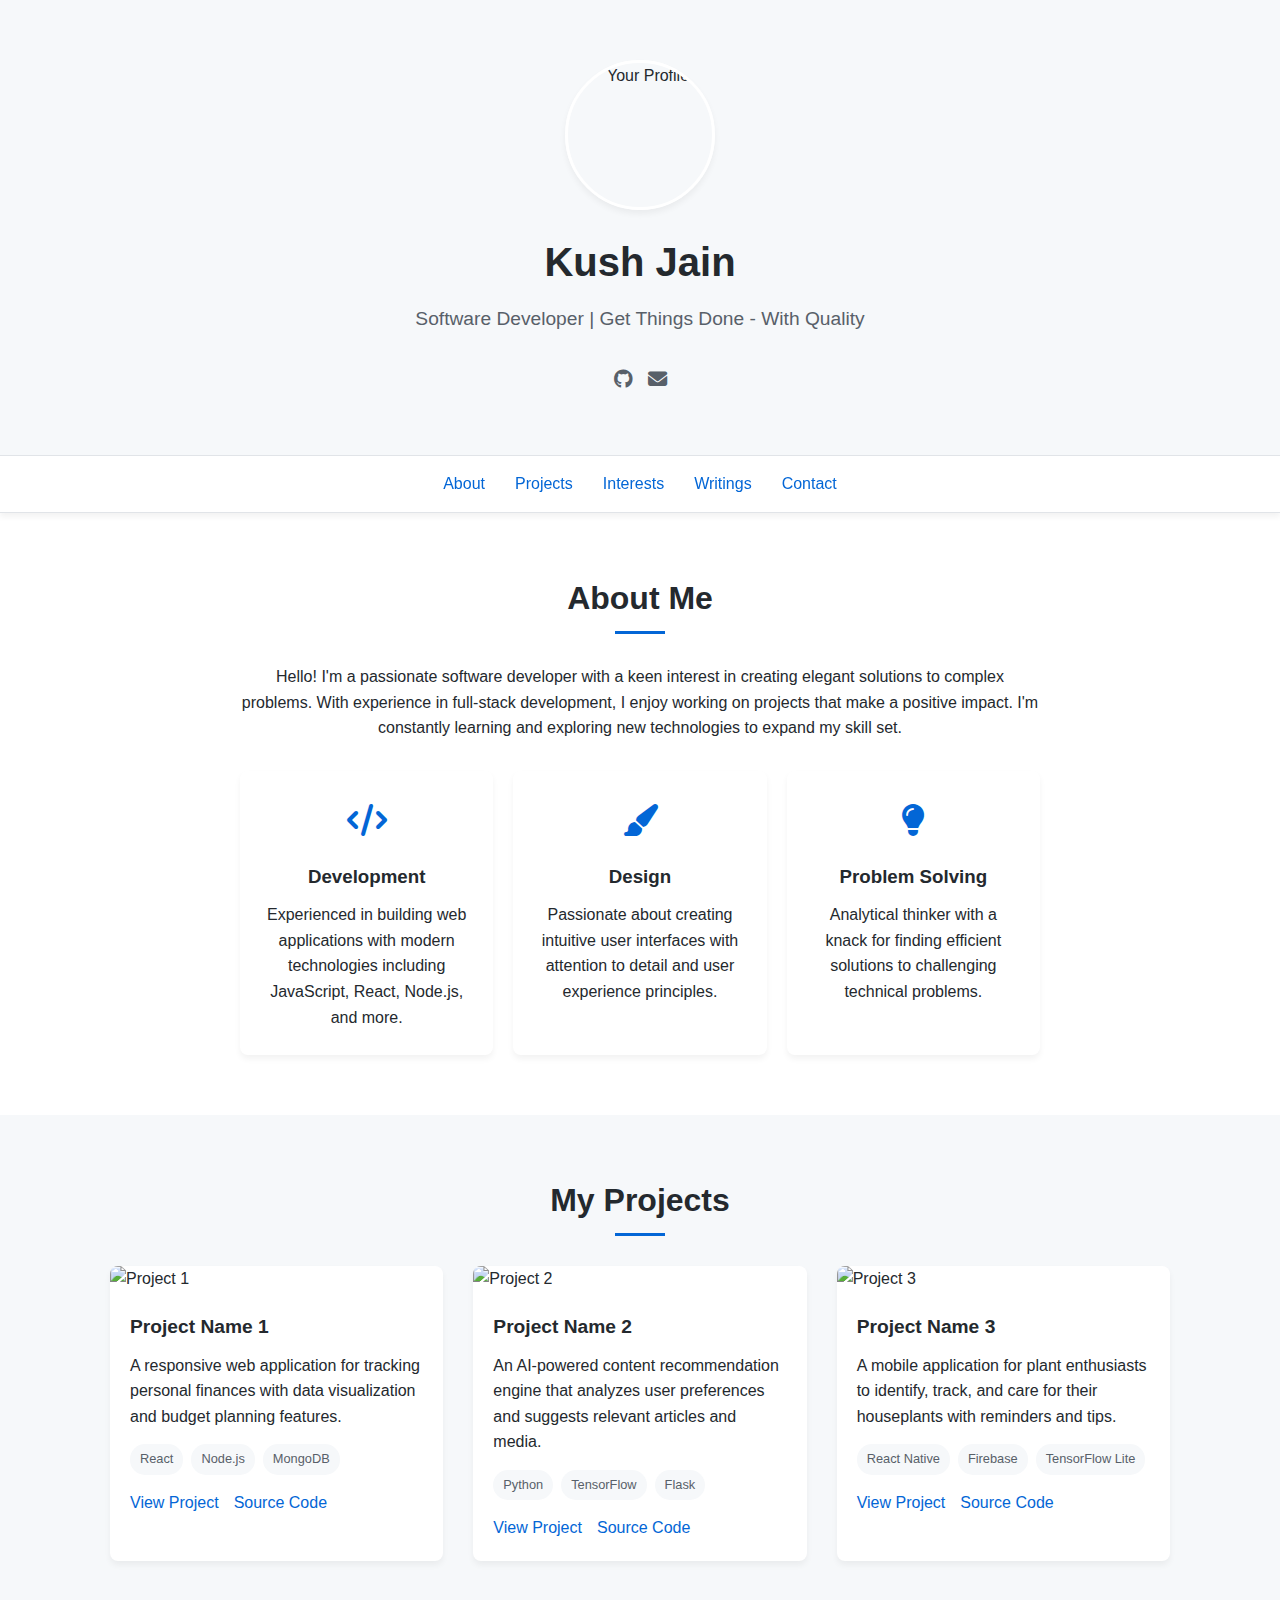
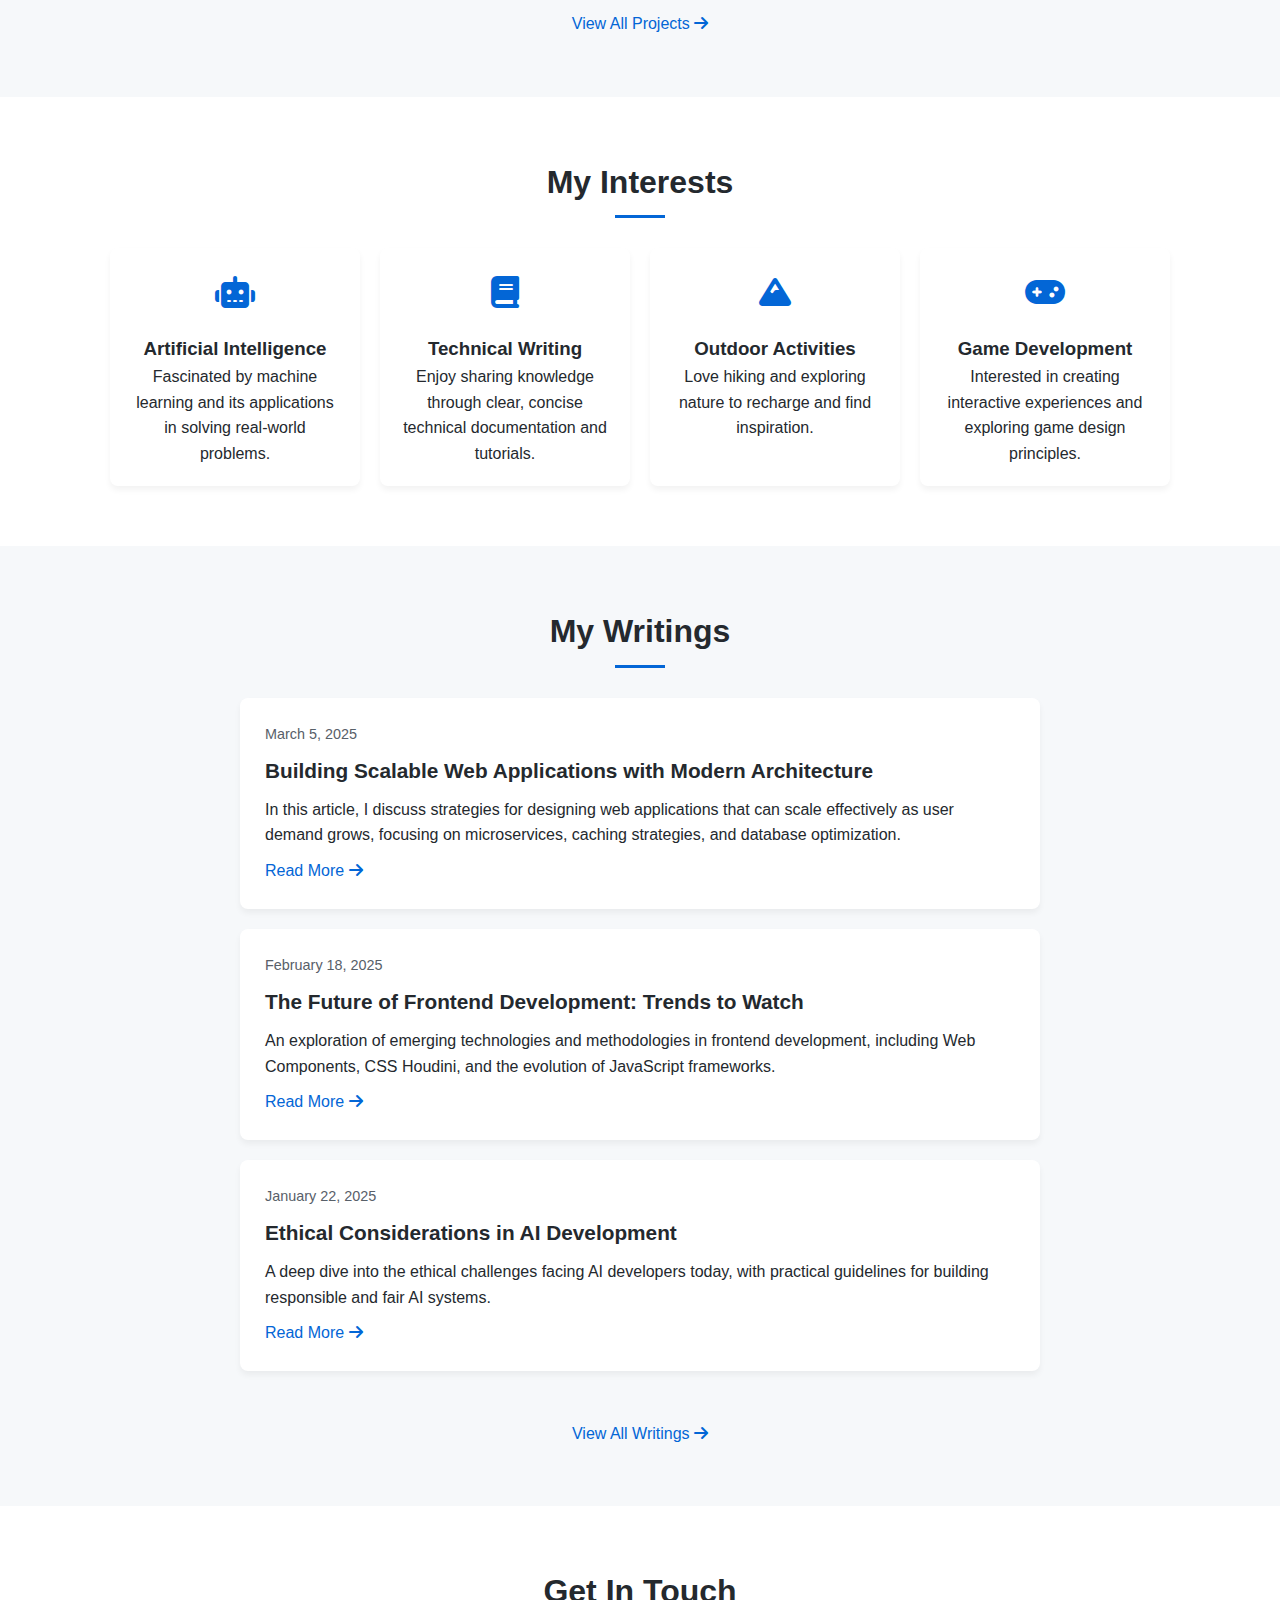
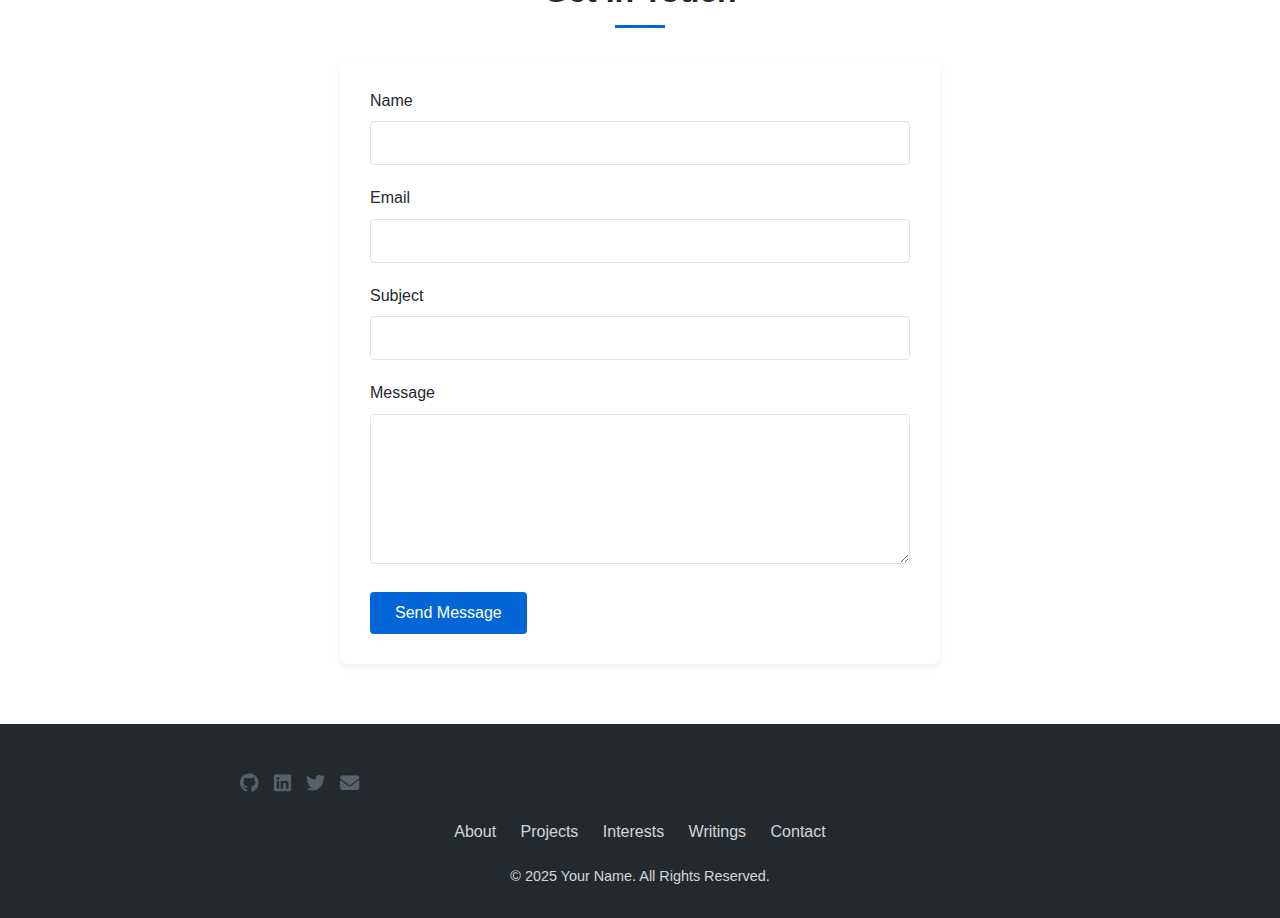
==== index.html @ e1ec8c2c "Home page scaffolding" ====
<!DOCTYPE html>
<html lang="en">
<head>
    <meta charset="UTF-8">
    <meta name="viewport" content="width=device-width, initial-scale=1.0">
    <title>Your Name - Portfolio</title>
    <!-- Font Awesome for icons -->
    <link rel="stylesheet" href="https://cdnjs.cloudflare.com/ajax/libs/font-awesome/6.4.0/css/all.min.css">
    <link rel="stylesheet" href="styles.css">
</head>
<body>
    <!-- Header Section -->
    <header>
        <div class="container">
            <div class="profile-container">
                <img src="/api/placeholder/150/150" alt="Your Profile" class="profile-image">
                <h1 class="profile-name">Kush Jain</h1>
                <p class="profile-title">Software Developer | Get Things Done - With Quality</p>
                <div class="social-links">
                    <a href="https://github.com/kush-jain" target="_blank"><i class="fab fa-github"></i></a>
                    <a href="mailto:redbluei@gmail.com"><i class="fas fa-envelope"></i></a>
                </div>
            </div>
        </div>
    </header>

    <!-- Navigation -->
    <nav>
        <div class="container">
            <ul class="nav-links">
                <li><a href="#about">About</a></li>
                <li><a href="#projects">Projects</a></li>
                <li><a href="#interests">Interests</a></li>
                <li><a href="#writings">Writings</a></li>
                <li><a href="#contact">Contact</a></li>
            </ul>
        </div>
    </nav>

    <!-- About Section -->
    <section id="about">
        <div class="container">
            <h2 class="section-title">About Me</h2>
            <div class="about-content">
                <div class="about-text">
                    <p>Hello! I'm a passionate software developer with a keen interest in creating elegant solutions to complex problems. With experience in full-stack development, I enjoy working on projects that make a positive impact. I'm constantly learning and exploring new technologies to expand my skill set.</p>
                </div>
                <div class="key-points">
                    <div class="key-point">
                        <div class="key-point-icon">
                            <i class="fas fa-code"></i>
                        </div>
                        <h3>Development</h3>
                        <p>Experienced in building web applications with modern technologies including JavaScript, React, Node.js, and more.</p>
                    </div>
                    <div class="key-point">
                        <div class="key-point-icon">
                            <i class="fas fa-paint-brush"></i>
                        </div>
                        <h3>Design</h3>
                        <p>Passionate about creating intuitive user interfaces with attention to detail and user experience principles.</p>
                    </div>
                    <div class="key-point">
                        <div class="key-point-icon">
                            <i class="fas fa-lightbulb"></i>
                        </div>
                        <h3>Problem Solving</h3>
                        <p>Analytical thinker with a knack for finding efficient solutions to challenging technical problems.</p>
                    </div>
                </div>
            </div>
        </div>
    </section>

    <!-- Projects Section -->
    <section id="projects">
        <div class="container">
            <h2 class="section-title">My Projects</h2>
            <div class="projects-grid">
                <div class="project-card">
                    <img src="/api/placeholder/400/200" alt="Project 1" class="project-image">
                    <div class="project-content">
                        <h3 class="project-title">Project Name 1</h3>
                        <p>A responsive web application for tracking personal finances with data visualization and budget planning features.</p>
                        <div class="project-tech">
                            <span class="tech-tag">React</span>
                            <span class="tech-tag">Node.js</span>
                            <span class="tech-tag">MongoDB</span>
                        </div>
                        <div class="project-links">
                            <a href="#" target="_blank">View Project</a>
                            <a href="#" target="_blank">Source Code</a>
                        </div>
                    </div>
                </div>
                <div class="project-card">
                    <img src="/api/placeholder/400/200" alt="Project 2" class="project-image">
                    <div class="project-content">
                        <h3 class="project-title">Project Name 2</h3>
                        <p>An AI-powered content recommendation engine that analyzes user preferences and suggests relevant articles and media.</p>
                        <div class="project-tech">
                            <span class="tech-tag">Python</span>
                            <span class="tech-tag">TensorFlow</span>
                            <span class="tech-tag">Flask</span>
                        </div>
                        <div class="project-links">
                            <a href="#" target="_blank">View Project</a>
                            <a href="#" target="_blank">Source Code</a>
                        </div>
                    </div>
                </div>
                <div class="project-card">
                    <img src="/api/placeholder/400/200" alt="Project 3" class="project-image">
                    <div class="project-content">
                        <h3 class="project-title">Project Name 3</h3>
                        <p>A mobile application for plant enthusiasts to identify, track, and care for their houseplants with reminders and tips.</p>
                        <div class="project-tech">
                            <span class="tech-tag">React Native</span>
                            <span class="tech-tag">Firebase</span>
                            <span class="tech-tag">TensorFlow Lite</span>
                        </div>
                        <div class="project-links">
                            <a href="#" target="_blank">View Project</a>
                            <a href="#" target="_blank">Source Code</a>
                        </div>
                    </div>
                </div>
            </div>
            <div style="text-align: center; margin-top: 40px;">
                <a href="projects.html" class="read-more">View All Projects <i class="fas fa-arrow-right"></i></a>
            </div>
        </div>
    </section>

    <!-- Interests Section -->
    <section id="interests">
        <div class="container">
            <h2 class="section-title">My Interests</h2>
            <div class="interests-container">
                <div class="interest-item">
                    <div class="interest-icon">
                        <i class="fas fa-robot"></i>
                    </div>
                    <h3>Artificial Intelligence</h3>
                    <p>Fascinated by machine learning and its applications in solving real-world problems.</p>
                </div>
                <div class="interest-item">
                    <div class="interest-icon">
                        <i class="fas fa-book"></i>
                    </div>
                    <h3>Technical Writing</h3>
                    <p>Enjoy sharing knowledge through clear, concise technical documentation and tutorials.</p>
                </div>
                <div class="interest-item">
                    <div class="interest-icon">
                        <i class="fas fa-mountain"></i>
                    </div>
                    <h3>Outdoor Activities</h3>
                    <p>Love hiking and exploring nature to recharge and find inspiration.</p>
                </div>
                <div class="interest-item">
                    <div class="interest-icon">
                        <i class="fas fa-gamepad"></i>
                    </div>
                    <h3>Game Development</h3>
                    <p>Interested in creating interactive experiences and exploring game design principles.</p>
                </div>
            </div>
        </div>
    </section>

    <!-- Writings Section -->
    <section id="writings">
        <div class="container">
            <h2 class="section-title">My Writings</h2>
            <div class="writings-list">
                <div class="writing-item">
                    <p class="writing-date">March 5, 2025</p>
                    <h3 class="writing-title">Building Scalable Web Applications with Modern Architecture</h3>
                    <p>In this article, I discuss strategies for designing web applications that can scale effectively as user demand grows, focusing on microservices, caching strategies, and database optimization.</p>
                    <a href="writings/scalable-web-apps.html" class="read-more">Read More <i class="fas fa-arrow-right"></i></a>
                </div>
                <div class="writing-item">
                    <p class="writing-date">February 18, 2025</p>
                    <h3 class="writing-title">The Future of Frontend Development: Trends to Watch</h3>
                    <p>An exploration of emerging technologies and methodologies in frontend development, including Web Components, CSS Houdini, and the evolution of JavaScript frameworks.</p>
                    <a href="writings/frontend-trends.html" class="read-more">Read More <i class="fas fa-arrow-right"></i></a>
                </div>
                <div class="writing-item">
                    <p class="writing-date">January 22, 2025</p>
                    <h3 class="writing-title">Ethical Considerations in AI Development</h3>
                    <p>A deep dive into the ethical challenges facing AI developers today, with practical guidelines for building responsible and fair AI systems.</p>
                    <a href="writings/ai-ethics.html" class="read-more">Read More <i class="fas fa-arrow-right"></i></a>
                </div>
            </div>
            <div style="text-align: center; margin-top: 40px;">
                <a href="writings.html" class="read-more">View All Writings <i class="fas fa-arrow-right"></i></a>
            </div>
        </div>
    </section>

    <!-- Contact Section -->
    <section id="contact">
        <div class="container">
            <h2 class="section-title">Get In Touch</h2>
            <form class="contact-form" action="#" method="POST">
                <div class="form-group">
                    <label for="name">Name</label>
                    <input type="text" id="name" name="name" required>
                </div>
                <div class="form-group">
                    <label for="email">Email</label>
                    <input type="email" id="email" name="email" required>
                </div>
                <div class="form-group">
                    <label for="subject">Subject</label>
                    <input type="text" id="subject" name="subject" required>
                </div>
                <div class="form-group">
                    <label for="message">Message</label>
                    <textarea id="message" name="message" required></textarea>
                </div>
                <button type="submit">Send Message</button>
            </form>
        </div>
    </section>

    <!-- Footer -->
    <footer>
        <div class="container">
            <div class="footer-content">
                <div class="social-links">
                    <a href="https://github.com/yourusername" target="_blank"><i class="fab fa-github"></i></a>
                    <a href="https://linkedin.com/in/yourusername" target="_blank"><i class="fab fa-linkedin"></i></a>
                    <a href="https://twitter.com/yourusername" target="_blank"><i class="fab fa-twitter"></i></a>
                    <a href="mailto:your.email@example.com"><i class="fas fa-envelope"></i></a>
                </div>
                <div class="footer-links">
                    <a href="#about">About</a>
                    <a href="#projects">Projects</a>
                    <a href="#interests">Interests</a>
                    <a href="#writings">Writings</a>
                    <a href="#contact">Contact</a>
                </div>
                <p class="copyright">&copy; 2025 Your Name. All Rights Reserved.</p>
            </div>
        </div>
    </footer>

    <!-- JavaScript -->
    <script>
        // Smooth scrolling for navigation links
        document.querySelectorAll('a[href^="#"]').forEach(anchor => {
            anchor.addEventListener('click', function(e) {
                e.preventDefault();

                const targetId = this.getAttribute('href');
                const targetElement = document.querySelector(targetId);

                if (targetElement) {
                    window.scrollTo({
                        top: targetElement.offsetTop - 70,
                        behavior: 'smooth'
                    });
                }
            });
        });

        // Simple form validation and submission handling
        const contactForm = document.querySelector('.contact-form');
        if (contactForm) {
            contactForm.addEventListener('submit', function(e) {
                e.preventDefault();

                // In a real implementation, you would send the form data to a server
                // This is a placeholder to show successful submission
                const formData = new FormData(contactForm);
                let formValues = {};

                for (let [key, value] of formData.entries()) {
                    formValues[key] = value;
                }

                console.log('Form submitted with values:', formValues);

                // Show success message
                contactForm.innerHTML = '<div style="text-align: center;"><h3>Thank you for your message!</h3><p>I\'ll get back to you as soon as possible.</p></div>';
            });
        }
    </script>
</body>
</html>
---- styles.css ----
/* Global Styles */
:root {
    --primary-color: #0366d6;
    --secondary-color: #24292e;
    --text-color: #24292e;
    --light-bg: #f6f8fa;
    --border-color: #e1e4e8;
    --hover-color: #0366d6;
    --box-shadow: 0 4px 6px rgba(0, 0, 0, 0.05);
}

* {
    margin: 0;
    padding: 0;
    box-sizing: border-box;
}

body {
    font-family: -apple-system, BlinkMacSystemFont, 'Segoe UI', Roboto, Oxygen, Ubuntu, Cantarell, 'Open Sans', 'Helvetica Neue', sans-serif;
    line-height: 1.6;
    color: var(--text-color);
    background-color: #fff;
}

a {
    color: var(--primary-color);
    text-decoration: none;
    transition: color 0.3s ease;
}

a:hover {
    color: var(--hover-color);
    text-decoration: underline;
}

.container {
    max-width: 1100px;
    margin: 0 auto;
    padding: 0 20px;
}

/* Header */
header {
    background-color: var(--light-bg);
    padding: 60px 0;
    text-align: center;
    border-bottom: 1px solid var(--border-color);
}

.profile-container {
    display: flex;
    flex-direction: column;
    align-items: center;
    justify-content: center;
}

.profile-image {
    width: 150px;
    height: 150px;
    border-radius: 50%;
    object-fit: cover;
    border: 3px solid white;
    box-shadow: var(--box-shadow);
    margin-bottom: 20px;
}

.profile-name {
    font-size: 2.5rem;
    margin-bottom: 10px;
    color: var(--secondary-color);
}

.profile-title {
    font-size: 1.2rem;
    color: #586069;
    margin-bottom: 15px;
}

.social-links {
    display: flex;
    gap: 15px;
    margin-top: 15px;
}

.social-links a {
    color: #586069;
    font-size: 1.2rem;
    transition: color 0.3s ease;
}

.social-links a:hover {
    color: var(--primary-color);
}

/* Navigation */
nav {
    background-color: white;
    padding: 15px 0;
    border-bottom: 1px solid var(--border-color);
    position: sticky;
    top: 0;
    z-index: 1000;
    box-shadow: var(--box-shadow);
}

.nav-links {
    display: flex;
    justify-content: center;
    list-style: none;
}

.nav-links li {
    margin: 0 15px;
}

.nav-links a {
    font-weight: 500;
    padding: 5px 0;
    position: relative;
}

.nav-links a::after {
    content: '';
    position: absolute;
    width: 0;
    height: 2px;
    bottom: 0;
    left: 0;
    background-color: var(--primary-color);
    transition: width 0.3s ease;
}

.nav-links a:hover::after {
    width: 100%;
}

/* Sections */
section {
    padding: 60px 0;
}

section:nth-child(even) {
    background-color: var(--light-bg);
}

.section-title {
    text-align: center;
    margin-bottom: 40px;
    font-size: 2rem;
    color: var(--secondary-color);
    position: relative;
}

.section-title::after {
    content: '';
    position: absolute;
    width: 50px;
    height: 3px;
    background-color: var(--primary-color);
    bottom: -10px;
    left: 50%;
    transform: translateX(-50%);
}

/* About Section */
.about-content {
    display: flex;
    flex-direction: column;
    align-items: center;
    max-width: 800px;
    margin: 0 auto;
}

.about-text {
    text-align: center;
    margin-bottom: 30px;
}

.key-points {
    display: flex;
    justify-content: center;
    flex-wrap: wrap;
    gap: 20px;
    width: 100%;
}

.key-point {
    flex: 1 1 250px;
    max-width: 300px;
    background-color: white;
    padding: 25px;
    border-radius: 8px;
    box-shadow: var(--box-shadow);
    text-align: center;
    transition: transform 0.3s ease;
}

.key-point:hover {
    transform: translateY(-5px);
}

.key-point-icon {
    font-size: 2rem;
    color: var(--primary-color);
    margin-bottom: 15px;
}

.key-point h3 {
    margin-bottom: 10px;
    color: var(--secondary-color);
}

/* Projects Section */
.projects-grid {
    display: grid;
    grid-template-columns: repeat(auto-fill, minmax(300px, 1fr));
    gap: 30px;
}

.project-card {
    background-color: white;
    border-radius: 8px;
    overflow: hidden;
    box-shadow: var(--box-shadow);
    transition: transform 0.3s ease;
}

.project-card:hover {
    transform: translateY(-5px);
}

.project-image {
    width: 100%;
    height: 200px;
    object-fit: cover;
}

.project-content {
    padding: 20px;
}

.project-title {
    font-size: 1.2rem;
    margin-bottom: 10px;
    color: var(--secondary-color);
}

.project-tech {
    display: flex;
    flex-wrap: wrap;
    gap: 8px;
    margin: 15px 0;
}

.tech-tag {
    background-color: var(--light-bg);
    padding: 5px 10px;
    border-radius: 15px;
    font-size: 0.8rem;
    color: #586069;
}

.project-links {
    display: flex;
    gap: 15px;
    margin-top: 15px;
}

/* Interests Section */
.interests-container {
    display: flex;
    flex-wrap: wrap;
    justify-content: center;
    gap: 20px;
}

.interest-item {
    flex: 1 1 200px;
    max-width: 250px;
    background-color: white;
    padding: 20px;
    border-radius: 8px;
    box-shadow: var(--box-shadow);
    text-align: center;
    transition: transform 0.3s ease;
}

.interest-item:hover {
    transform: translateY(-5px);
}

.interest-icon {
    font-size: 2rem;
    color: var(--primary-color);
    margin-bottom: 15px;
}

/* Writings Section */
.writings-list {
    display: flex;
    flex-direction: column;
    gap: 20px;
    max-width: 800px;
    margin: 0 auto;
}

.writing-item {
    background-color: white;
    padding: 25px;
    border-radius: 8px;
    box-shadow: var(--box-shadow);
    transition: transform 0.3s ease;
}

.writing-item:hover {
    transform: translateY(-5px);
}

.writing-date {
    font-size: 0.9rem;
    color: #586069;
    margin-bottom: 8px;
}

.writing-title {
    font-size: 1.3rem;
    margin-bottom: 10px;
    color: var(--secondary-color);
}

.read-more {
    display: inline-block;
    margin-top: 10px;
    font-weight: 500;
}

/* Contact Section */
.contact-form {
    max-width: 600px;
    margin: 0 auto;
    background-color: white;
    padding: 30px;
    border-radius: 8px;
    box-shadow: var(--box-shadow);
}

.form-group {
    margin-bottom: 20px;
}

label {
    display: block;
    margin-bottom: 8px;
    font-weight: 500;
}

input,
textarea {
    width: 100%;
    padding: 12px;
    border: 1px solid var(--border-color);
    border-radius: 4px;
    font-family: inherit;
    font-size: 1rem;
    transition: border-color 0.3s ease;
}

input:focus,
textarea:focus {
    outline: none;
    border-color: var(--primary-color);
}

textarea {
    min-height: 150px;
    resize: vertical;
}

button {
    background-color: var(--primary-color);
    color: white;
    border: none;
    padding: 12px 25px;
    border-radius: 4px;
    cursor: pointer;
    font-size: 1rem;
    font-weight: 500;
    transition: background-color 0.3s ease;
}

button:hover {
    background-color: #0256b3;
}

/* Footer */
footer {
    background-color: var(--secondary-color);
    color: white;
    padding: 30px 0;
    text-align: center;
}

.footer-content {
    max-width: 800px;
    margin: 0 auto;
}

.footer-links {
    margin: 20px 0;
}

.footer-links a {
    color: white;
    margin: 0 10px;
    opacity: 0.8;
    transition: opacity 0.3s ease;
}

.footer-links a:hover {
    opacity: 1;
    text-decoration: underline;
}

.copyright {
    margin-top: 20px;
    opacity: 0.8;
    font-size: 0.9rem;
}

/* Responsive */
@media (max-width: 768px) {
    .profile-name {
        font-size: 2rem;
    }

    .nav-links {
        flex-wrap: wrap;
    }

    .key-points,
    .projects-grid,
    .interests-container {
        gap: 20px;
    }

    .section-title {
        font-size: 1.8rem;
    }
}

@media (max-width: 480px) {
    .profile-image {
        width: 120px;
        height: 120px;
    }

    .profile-name {
        font-size: 1.8rem;
    }

    .nav-links li {
        margin: 0 10px;
    }

    .section-title {
        font-size: 1.6rem;
    }
}
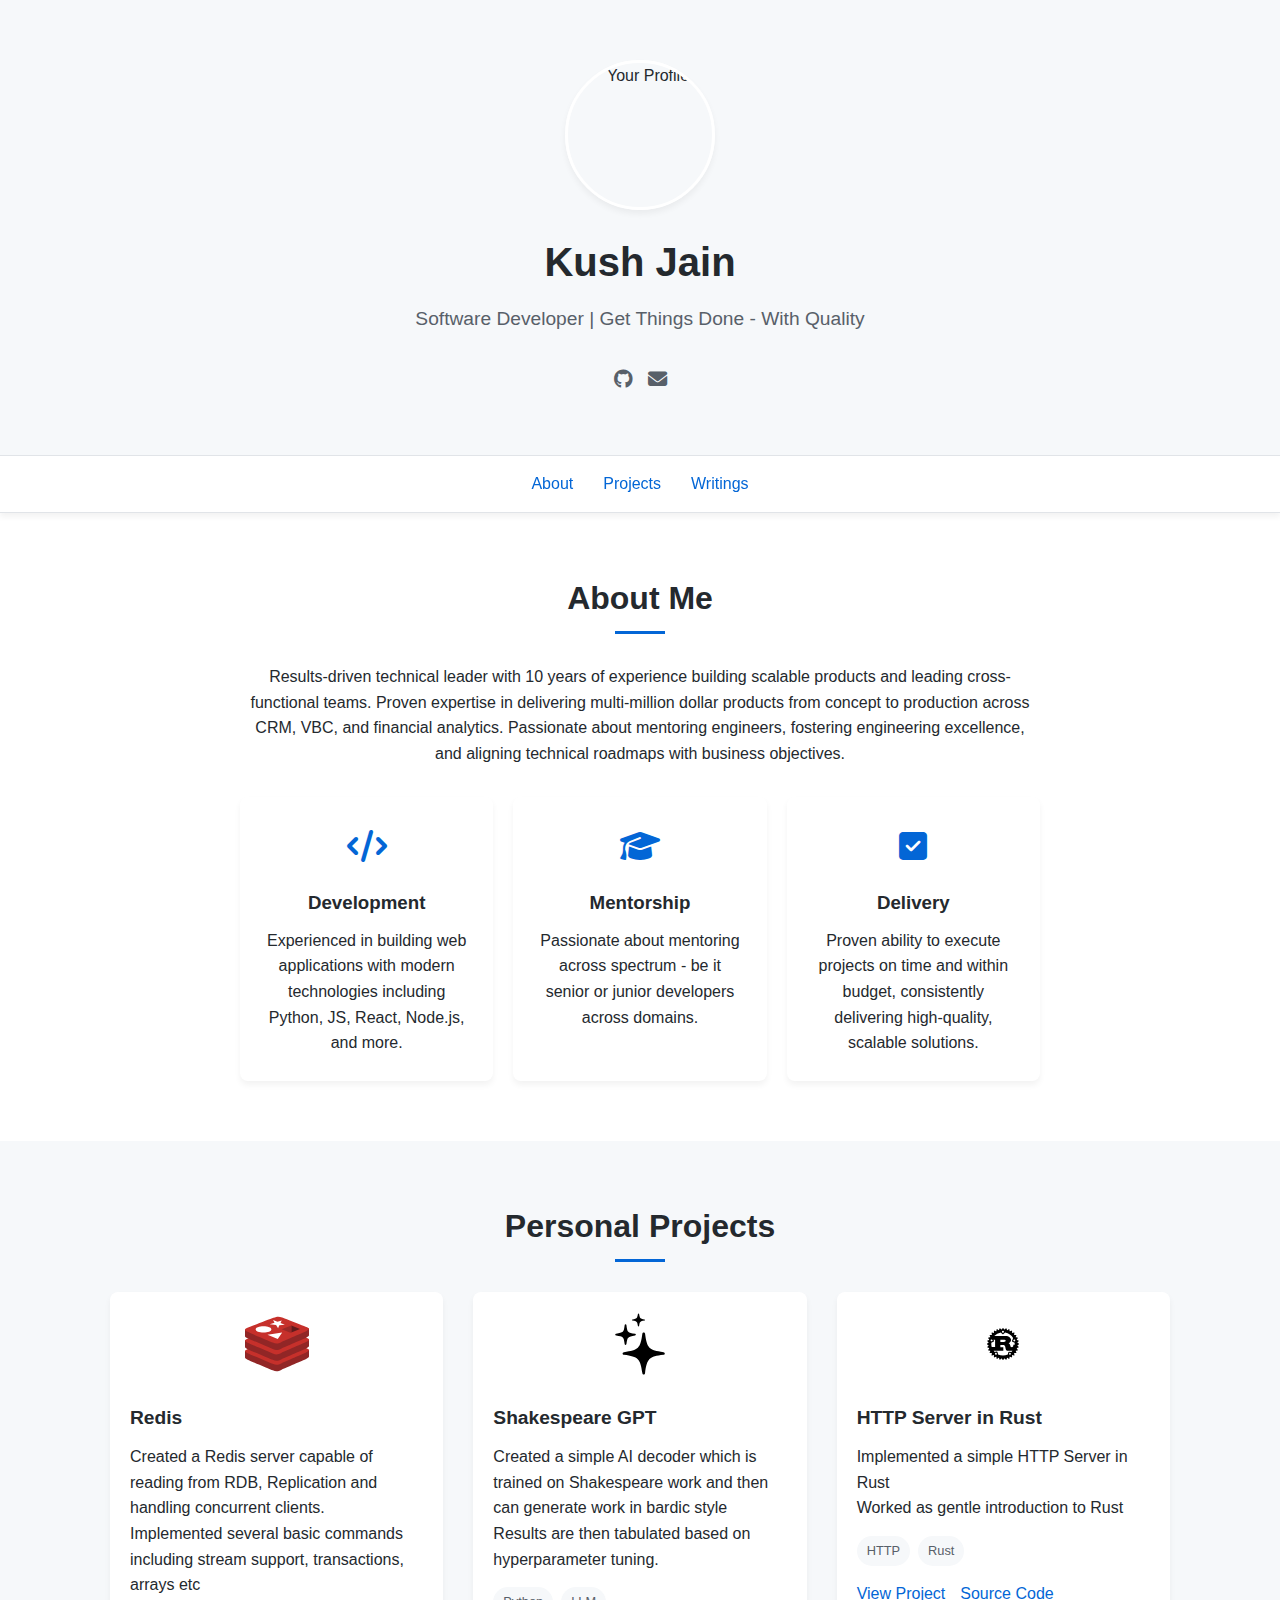
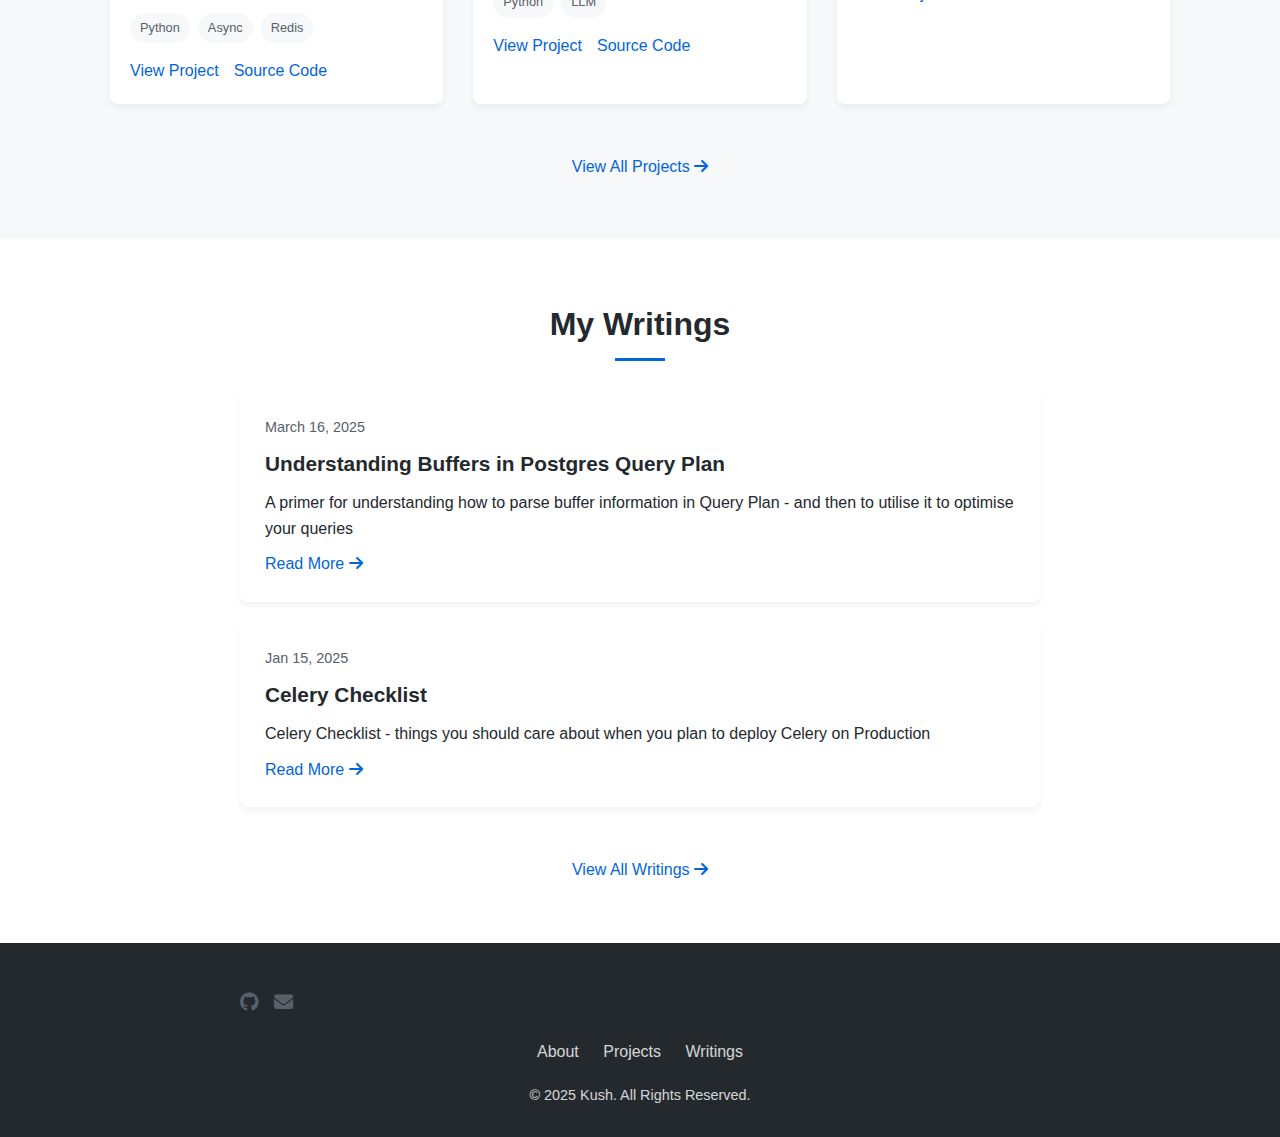
==== commit 5b923e68: "Personalise the page" ====
--- a/index.html
+++ b/index.html
@@ -3,7 +3,7 @@
 <head>
     <meta charset="UTF-8">
     <meta name="viewport" content="width=device-width, initial-scale=1.0">
-    <title>Your Name - Portfolio</title>
+    <title>Kush Jain</title>
     <!-- Font Awesome for icons -->
     <link rel="stylesheet" href="https://cdnjs.cloudflare.com/ajax/libs/font-awesome/6.4.0/css/all.min.css">
     <link rel="stylesheet" href="styles.css">
@@ -30,9 +30,7 @@
             <ul class="nav-links">
                 <li><a href="#about">About</a></li>
                 <li><a href="#projects">Projects</a></li>
-                <li><a href="#interests">Interests</a></li>
                 <li><a href="#writings">Writings</a></li>
-                <li><a href="#contact">Contact</a></li>
             </ul>
         </div>
     </nav>
@@ -43,7 +41,12 @@
             <h2 class="section-title">About Me</h2>
             <div class="about-content">
                 <div class="about-text">
-                    <p>Hello! I'm a passionate software developer with a keen interest in creating elegant solutions to complex problems. With experience in full-stack development, I enjoy working on projects that make a positive impact. I'm constantly learning and exploring new technologies to expand my skill set.</p>
+                    <p>Results-driven technical leader with 10 years of experience building
+                        scalable products and leading cross-functional teams. Proven expertise
+                        in delivering multi-million dollar products from concept to production
+                        across CRM, VBC, and financial analytics. Passionate about mentoring
+                        engineers, fostering engineering excellence, and aligning technical
+                        roadmaps with business objectives. </p>
                 </div>
                 <div class="key-points">
                     <div class="key-point">
@@ -51,21 +54,21 @@
                             <i class="fas fa-code"></i>
                         </div>
                         <h3>Development</h3>
-                        <p>Experienced in building web applications with modern technologies including JavaScript, React, Node.js, and more.</p>
+                        <p>Experienced in building web applications with modern technologies including Python, JS, React, Node.js, and more.</p>
                     </div>
                     <div class="key-point">
                         <div class="key-point-icon">
-                            <i class="fas fa-paint-brush"></i>
-                        </div>
-                        <h3>Design</h3>
-                        <p>Passionate about creating intuitive user interfaces with attention to detail and user experience principles.</p>
+                            <i class="fas fa-graduation-cap"></i>
+                        </div>
+                        <h3>Mentorship</h3>
+                        <p>Passionate about mentoring across spectrum - be it senior or junior developers across domains. </p>
                     </div>
                     <div class="key-point">
                         <div class="key-point-icon">
-                            <i class="fas fa-lightbulb"></i>
-                        </div>
-                        <h3>Problem Solving</h3>
-                        <p>Analytical thinker with a knack for finding efficient solutions to challenging technical problems.</p>
+                            <i class="fas fa-square-check"></i>
+                        </div>
+                        <h3>Delivery</h3>
+                        <p> Proven ability to execute projects on time and within budget, consistently delivering high-quality, scalable solutions.</p>
                     </div>
                 </div>
             </div>
@@ -75,17 +78,20 @@
     <!-- Projects Section -->
     <section id="projects">
         <div class="container">
-            <h2 class="section-title">My Projects</h2>
+            <h2 class="section-title">Personal Projects</h2>
             <div class="projects-grid">
                 <div class="project-card">
-                    <img src="/api/placeholder/400/200" alt="Project 1" class="project-image">
+                    <div class="project-image-container">
+                        <img src="./images/redis.svg" alt="Redis" class="project-image">
+                    </div>
                     <div class="project-content">
-                        <h3 class="project-title">Project Name 1</h3>
-                        <p>A responsive web application for tracking personal finances with data visualization and budget planning features.</p>
+                        <h3 class="project-title">Redis</h3>
+                        <p>Created a Redis server capable of reading from RDB, Replication and handling concurrent clients.</p>
+                        <p> Implemented several basic commands including stream support, transactions, arrays etc</p>
                         <div class="project-tech">
-                            <span class="tech-tag">React</span>
-                            <span class="tech-tag">Node.js</span>
-                            <span class="tech-tag">MongoDB</span>
+                            <span class="tech-tag">Python</span>
+                            <span class="tech-tag">Async</span>
+                            <span class="tech-tag">Redis</span>
                         </div>
                         <div class="project-links">
                             <a href="#" target="_blank">View Project</a>
@@ -94,14 +100,16 @@
                     </div>
                 </div>
                 <div class="project-card">
-                    <img src="/api/placeholder/400/200" alt="Project 2" class="project-image">
+                    <div class="project-image-container">
+                        <img src="./images/ai.svg" alt="AI" class="project-image">
+                    </div>
                     <div class="project-content">
-                        <h3 class="project-title">Project Name 2</h3>
-                        <p>An AI-powered content recommendation engine that analyzes user preferences and suggests relevant articles and media.</p>
+                        <h3 class="project-title">Shakespeare GPT</h3>
+                        <p>Created a simple AI decoder which is trained on Shakespeare work and then can generate work in bardic style</p>
+                        <p>Results are then tabulated based on hyperparameter tuning.</p>
                         <div class="project-tech">
                             <span class="tech-tag">Python</span>
-                            <span class="tech-tag">TensorFlow</span>
-                            <span class="tech-tag">Flask</span>
+                            <span class="tech-tag">LLM</span>
                         </div>
                         <div class="project-links">
                             <a href="#" target="_blank">View Project</a>
@@ -110,14 +118,16 @@
                     </div>
                 </div>
                 <div class="project-card">
-                    <img src="/api/placeholder/400/200" alt="Project 3" class="project-image">
+                    <div class="project-image-container">
+                        <img src="./images/rust.svg" alt="Rust" class="project-image">
+                    </div>
                     <div class="project-content">
-                        <h3 class="project-title">Project Name 3</h3>
-                        <p>A mobile application for plant enthusiasts to identify, track, and care for their houseplants with reminders and tips.</p>
+                        <h3 class="project-title">HTTP Server in Rust</h3>
+                        <p>Implemented a simple HTTP Server in Rust</p>
+                        <p>Worked as gentle introduction to Rust</p>
                         <div class="project-tech">
-                            <span class="tech-tag">React Native</span>
-                            <span class="tech-tag">Firebase</span>
-                            <span class="tech-tag">TensorFlow Lite</span>
+                            <span class="tech-tag">HTTP</span>
+                            <span class="tech-tag">Rust</span>
                         </div>
                         <div class="project-links">
                             <a href="#" target="_blank">View Project</a>
@@ -132,65 +142,22 @@
         </div>
     </section>
 
-    <!-- Interests Section -->
-    <section id="interests">
-        <div class="container">
-            <h2 class="section-title">My Interests</h2>
-            <div class="interests-container">
-                <div class="interest-item">
-                    <div class="interest-icon">
-                        <i class="fas fa-robot"></i>
-                    </div>
-                    <h3>Artificial Intelligence</h3>
-                    <p>Fascinated by machine learning and its applications in solving real-world problems.</p>
-                </div>
-                <div class="interest-item">
-                    <div class="interest-icon">
-                        <i class="fas fa-book"></i>
-                    </div>
-                    <h3>Technical Writing</h3>
-                    <p>Enjoy sharing knowledge through clear, concise technical documentation and tutorials.</p>
-                </div>
-                <div class="interest-item">
-                    <div class="interest-icon">
-                        <i class="fas fa-mountain"></i>
-                    </div>
-                    <h3>Outdoor Activities</h3>
-                    <p>Love hiking and exploring nature to recharge and find inspiration.</p>
-                </div>
-                <div class="interest-item">
-                    <div class="interest-icon">
-                        <i class="fas fa-gamepad"></i>
-                    </div>
-                    <h3>Game Development</h3>
-                    <p>Interested in creating interactive experiences and exploring game design principles.</p>
-                </div>
-            </div>
-        </div>
-    </section>
-
     <!-- Writings Section -->
     <section id="writings">
         <div class="container">
             <h2 class="section-title">My Writings</h2>
             <div class="writings-list">
                 <div class="writing-item">
-                    <p class="writing-date">March 5, 2025</p>
-                    <h3 class="writing-title">Building Scalable Web Applications with Modern Architecture</h3>
-                    <p>In this article, I discuss strategies for designing web applications that can scale effectively as user demand grows, focusing on microservices, caching strategies, and database optimization.</p>
+                    <p class="writing-date">March 16, 2025</p>
+                    <h3 class="writing-title">Understanding Buffers in Postgres Query Plan</h3>
+                    <p>A primer for understanding how to parse buffer information in Query Plan - and then to utilise it to optimise your queries</p>
                     <a href="writings/scalable-web-apps.html" class="read-more">Read More <i class="fas fa-arrow-right"></i></a>
                 </div>
                 <div class="writing-item">
-                    <p class="writing-date">February 18, 2025</p>
-                    <h3 class="writing-title">The Future of Frontend Development: Trends to Watch</h3>
-                    <p>An exploration of emerging technologies and methodologies in frontend development, including Web Components, CSS Houdini, and the evolution of JavaScript frameworks.</p>
+                    <p class="writing-date">Jan 15, 2025</p>
+                    <h3 class="writing-title">Celery Checklist</h3>
+                    <p>Celery Checklist - things you should care about when you plan to deploy Celery on Production</p>
                     <a href="writings/frontend-trends.html" class="read-more">Read More <i class="fas fa-arrow-right"></i></a>
-                </div>
-                <div class="writing-item">
-                    <p class="writing-date">January 22, 2025</p>
-                    <h3 class="writing-title">Ethical Considerations in AI Development</h3>
-                    <p>A deep dive into the ethical challenges facing AI developers today, with practical guidelines for building responsible and fair AI systems.</p>
-                    <a href="writings/ai-ethics.html" class="read-more">Read More <i class="fas fa-arrow-right"></i></a>
                 </div>
             </div>
             <div style="text-align: center; margin-top: 40px;">
@@ -199,50 +166,20 @@
         </div>
     </section>
 
-    <!-- Contact Section -->
-    <section id="contact">
-        <div class="container">
-            <h2 class="section-title">Get In Touch</h2>
-            <form class="contact-form" action="#" method="POST">
-                <div class="form-group">
-                    <label for="name">Name</label>
-                    <input type="text" id="name" name="name" required>
-                </div>
-                <div class="form-group">
-                    <label for="email">Email</label>
-                    <input type="email" id="email" name="email" required>
-                </div>
-                <div class="form-group">
-                    <label for="subject">Subject</label>
-                    <input type="text" id="subject" name="subject" required>
-                </div>
-                <div class="form-group">
-                    <label for="message">Message</label>
-                    <textarea id="message" name="message" required></textarea>
-                </div>
-                <button type="submit">Send Message</button>
-            </form>
-        </div>
-    </section>
-
     <!-- Footer -->
     <footer>
         <div class="container">
             <div class="footer-content">
                 <div class="social-links">
-                    <a href="https://github.com/yourusername" target="_blank"><i class="fab fa-github"></i></a>
-                    <a href="https://linkedin.com/in/yourusername" target="_blank"><i class="fab fa-linkedin"></i></a>
-                    <a href="https://twitter.com/yourusername" target="_blank"><i class="fab fa-twitter"></i></a>
-                    <a href="mailto:your.email@example.com"><i class="fas fa-envelope"></i></a>
+                    <a href="https://github.com/kush-jain" target="_blank"><i class="fab fa-github"></i></a>
+                    <a href="mailto:redbluei@gmail.com"><i class="fas fa-envelope"></i></a>
                 </div>
                 <div class="footer-links">
                     <a href="#about">About</a>
                     <a href="#projects">Projects</a>
-                    <a href="#interests">Interests</a>
                     <a href="#writings">Writings</a>
-                    <a href="#contact">Contact</a>
-                </div>
-                <p class="copyright">&copy; 2025 Your Name. All Rights Reserved.</p>
+                </div>
+                <p class="copyright">&copy; 2025 Kush. All Rights Reserved.</p>
             </div>
         </div>
     </footer>
@@ -265,28 +202,6 @@
                 }
             });
         });
-
-        // Simple form validation and submission handling
-        const contactForm = document.querySelector('.contact-form');
-        if (contactForm) {
-            contactForm.addEventListener('submit', function(e) {
-                e.preventDefault();
-
-                // In a real implementation, you would send the form data to a server
-                // This is a placeholder to show successful submission
-                const formData = new FormData(contactForm);
-                let formValues = {};
-
-                for (let [key, value] of formData.entries()) {
-                    formValues[key] = value;
-                }
-
-                console.log('Form submitted with values:', formValues);
-
-                // Show success message
-                contactForm.innerHTML = '<div style="text-align: center;"><h3>Thank you for your message!</h3><p>I\'ll get back to you as soon as possible.</p></div>';
-            });
-        }
     </script>
 </body>
 </html>
--- a/styles.css
+++ b/styles.css
@@ -229,10 +229,14 @@
     transform: translateY(-5px);
 }
 
+.project-image-container {
+    text-align: center;
+    width: 100%;
+}
+
 .project-image {
-    width: 100%;
-    height: 200px;
-    object-fit: cover;
+    height: 64px;
+    margin: 20px auto 0 auto;
 }
 
 .project-content {
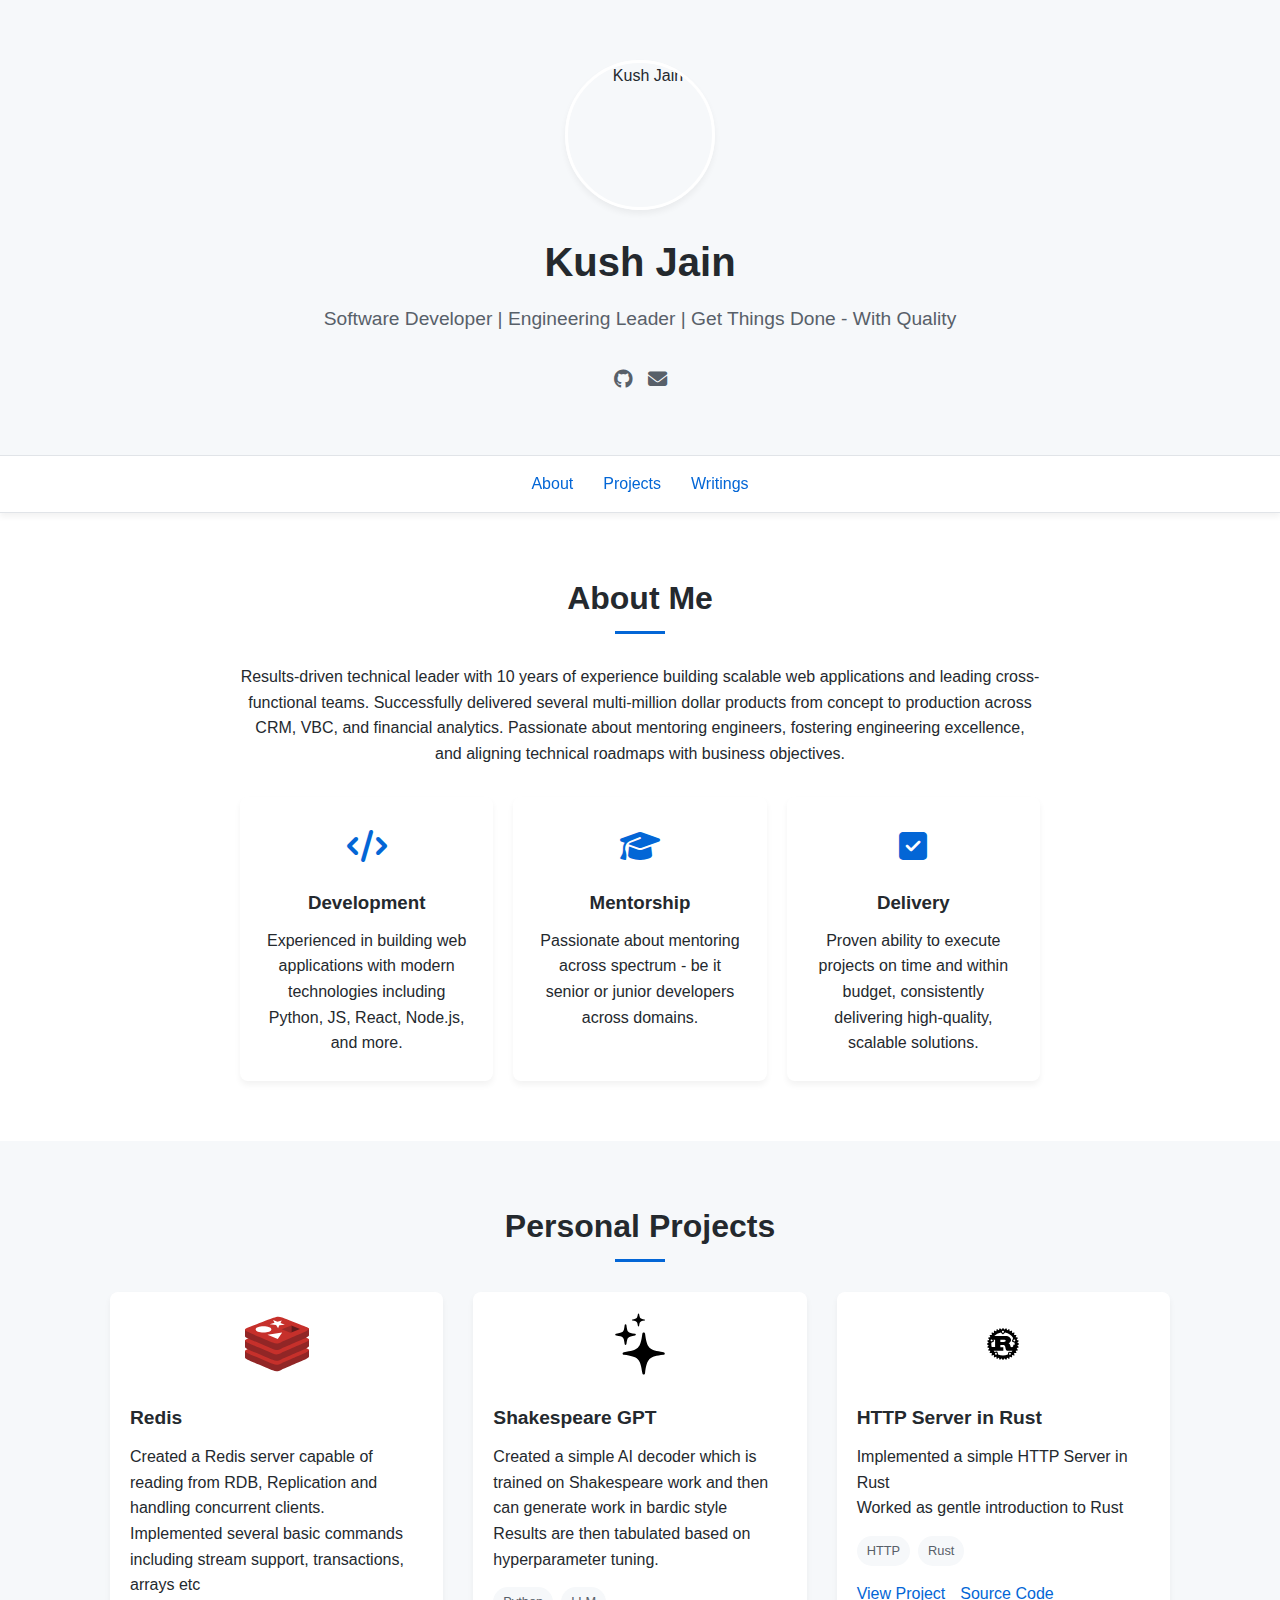
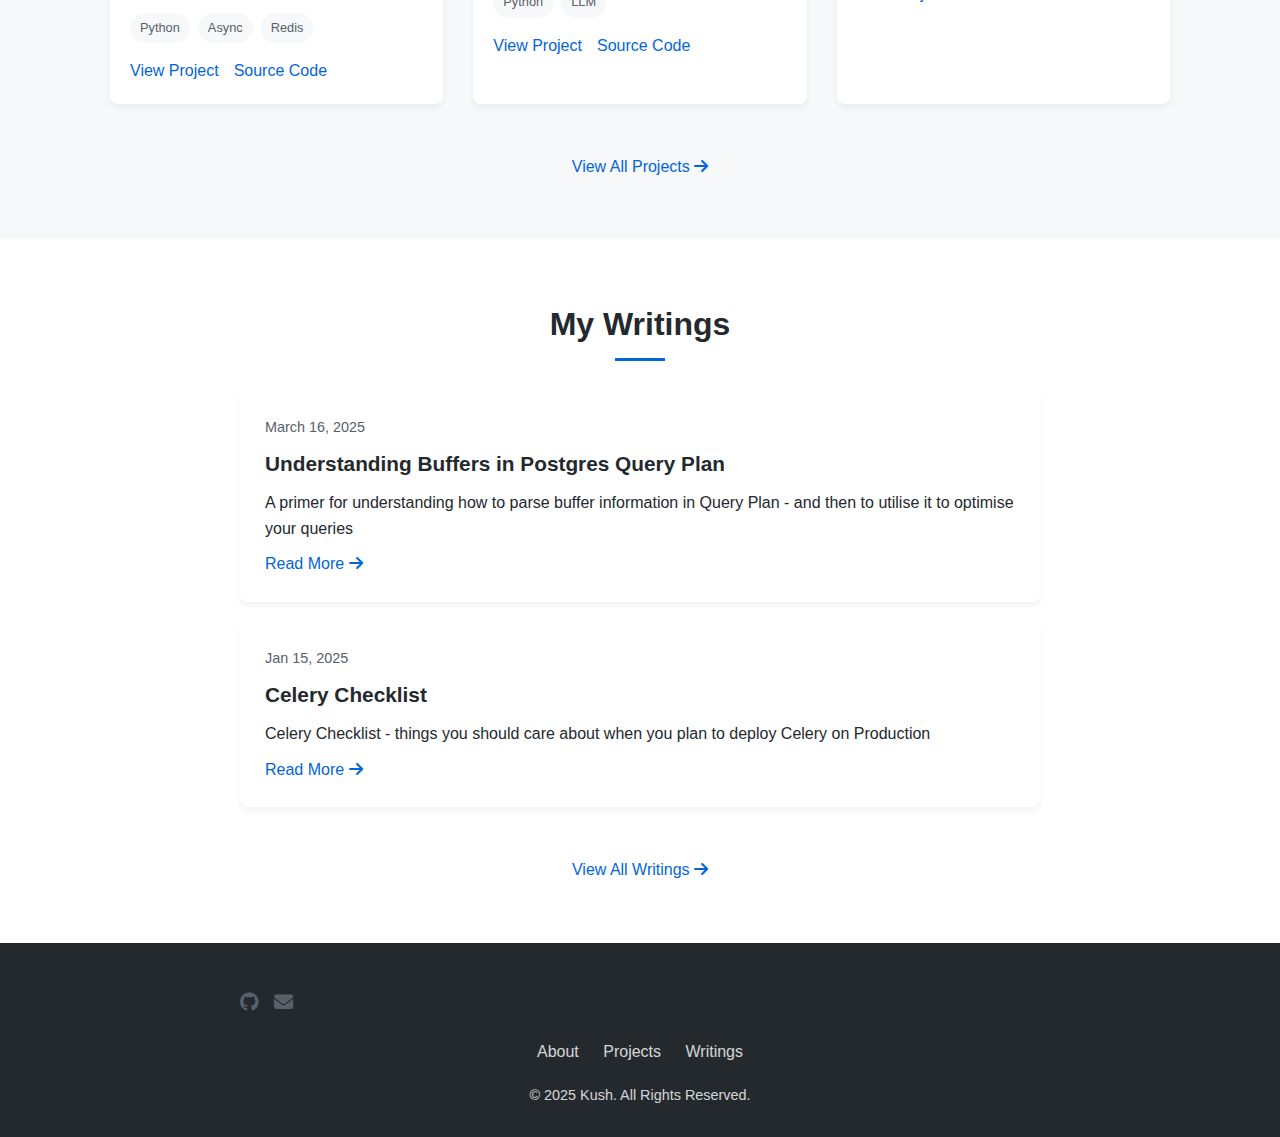
==== commit 235acf63: "Add Celery checklist blog" ====
--- a/index.html
+++ b/index.html
@@ -3,6 +3,7 @@
 <head>
     <meta charset="UTF-8">
     <meta name="viewport" content="width=device-width, initial-scale=1.0">
+    <meta name="description" content="Kush Jain - Software Developer portfolio showcasing projects and technical writing">
     <title>Kush Jain</title>
     <!-- Font Awesome for icons -->
     <link rel="stylesheet" href="https://cdnjs.cloudflare.com/ajax/libs/font-awesome/6.4.0/css/all.min.css">
@@ -13,12 +14,16 @@
     <header>
         <div class="container">
             <div class="profile-container">
-                <img src="/api/placeholder/150/150" alt="Your Profile" class="profile-image">
+                <img src="/api/placeholder/150/150" alt="Kush Jain" class="profile-image">
                 <h1 class="profile-name">Kush Jain</h1>
-                <p class="profile-title">Software Developer | Get Things Done - With Quality</p>
+                <p class="profile-title">Software Developer | Engineering Leader | Get Things Done - With Quality</p>
                 <div class="social-links">
-                    <a href="https://github.com/kush-jain" target="_blank"><i class="fab fa-github"></i></a>
-                    <a href="mailto:redbluei@gmail.com"><i class="fas fa-envelope"></i></a>
+                    <a href="https://github.com/kush-jain" target="_blank" aria-label="Github Profile">
+                        <i class="fab fa-github"></i>
+                    </a>
+                    <a href="mailto:redbluei@gmail.com" aria-label="Personal email">
+                        <i class="fas fa-envelope"></i>
+                    </a>
                 </div>
             </div>
         </div>
@@ -42,8 +47,8 @@
             <div class="about-content">
                 <div class="about-text">
                     <p>Results-driven technical leader with 10 years of experience building
-                        scalable products and leading cross-functional teams. Proven expertise
-                        in delivering multi-million dollar products from concept to production
+                        scalable web applications and leading cross-functional teams. Successfully
+                        delivered several multi-million dollar products from concept to production
                         across CRM, VBC, and financial analytics. Passionate about mentoring
                         engineers, fostering engineering excellence, and aligning technical
                         roadmaps with business objectives. </p>
@@ -82,7 +87,7 @@
             <div class="projects-grid">
                 <div class="project-card">
                     <div class="project-image-container">
-                        <img src="./images/redis.svg" alt="Redis" class="project-image">
+                        <img src="./images/redis.svg" alt="Redis" class="project-image" loading="lazy">
                     </div>
                     <div class="project-content">
                         <h3 class="project-title">Redis</h3>
@@ -101,7 +106,7 @@
                 </div>
                 <div class="project-card">
                     <div class="project-image-container">
-                        <img src="./images/ai.svg" alt="AI" class="project-image">
+                        <img src="./images/ai.svg" alt="AI" class="project-image" loading="lazy">
                     </div>
                     <div class="project-content">
                         <h3 class="project-title">Shakespeare GPT</h3>
@@ -119,7 +124,7 @@
                 </div>
                 <div class="project-card">
                     <div class="project-image-container">
-                        <img src="./images/rust.svg" alt="Rust" class="project-image">
+                        <img src="./images/rust.svg" alt="Rust" class="project-image" loading="lazy">
                     </div>
                     <div class="project-content">
                         <h3 class="project-title">HTTP Server in Rust</h3>
@@ -157,7 +162,7 @@
                     <p class="writing-date">Jan 15, 2025</p>
                     <h3 class="writing-title">Celery Checklist</h3>
                     <p>Celery Checklist - things you should care about when you plan to deploy Celery on Production</p>
-                    <a href="writings/frontend-trends.html" class="read-more">Read More <i class="fas fa-arrow-right"></i></a>
+                    <a href="./writings/celery_checklist.html" class="read-more">Read More <i class="fas fa-arrow-right"></i></a>
                 </div>
             </div>
             <div style="text-align: center; margin-top: 40px;">
@@ -171,8 +176,12 @@
         <div class="container">
             <div class="footer-content">
                 <div class="social-links">
-                    <a href="https://github.com/kush-jain" target="_blank"><i class="fab fa-github"></i></a>
-                    <a href="mailto:redbluei@gmail.com"><i class="fas fa-envelope"></i></a>
+                    <a href="https://github.com/kush-jain" target="_blank" aria-label="Github Profile">
+                        <i class="fab fa-github"></i>
+                    </a>
+                    <a href="mailto:redbluei@gmail.com" aria-label="Personal email">
+                        <i class="fas fa-envelope"></i>
+                    </a>
                 </div>
                 <div class="footer-links">
                     <a href="#about">About</a>
--- a/styles.css
+++ b/styles.css
@@ -32,6 +32,11 @@
     color: var(--hover-color);
     text-decoration: underline;
 }
+
+a:focus {
+    outline: 2px solid var(--primary-color);
+    outline-offset: 2px;
+  }
 
 .container {
     max-width: 1100px;
@@ -450,6 +455,10 @@
     .section-title {
         font-size: 1.8rem;
     }
+
+    .container {
+        padding: 0 15px;
+    }
 }
 
 @media (max-width: 480px) {
@@ -470,3 +479,78 @@
         font-size: 1.6rem;
     }
 }
+
+/* For dark mode support */
+@media (prefers-color-scheme: dark) {
+    :root {
+      --primary-color: #58a6ff;
+      --secondary-color: #161b22;
+      --text-color: #c9d1d9;
+      --light-bg: #0d1117;
+      --border-color: #30363d;
+      --hover-color: #58a6ff;
+    }
+
+    body {
+      background-color: var(--secondary-color);
+    }
+  }
+
+/* Checklist Content */
+.checklist-content {
+    max-width: 800px;
+    margin: 0 auto;
+    padding: 20px;
+    background-color: white;
+    border-radius: 8px;
+    box-shadow: var(--box-shadow);
+}
+
+.checklist-content ol {
+    padding-left: 20px;
+}
+
+.checklist-content ul {
+    padding-left: 20px;
+    list-style-type: disc;
+}
+
+.checklist-content li {
+    margin-bottom: 10px;
+}
+
+/* Add more spacing between checklist section headings */
+.checklist-content h3 {
+    margin-top: 50px;
+    margin-bottom: 25px;
+    padding-bottom: 10px;
+    border-bottom: 1px solid var(--border-color);
+    color: var(--secondary-color);
+    font-size: 1.5rem;
+}
+
+/* Special styling for the first h3 to remove extra top margin */
+.checklist-content h3:first-of-type {
+    margin-top: 20px;
+}
+
+/* Improve spacing for the intro text */
+.intro-text {
+    margin-bottom: 40px;
+}
+
+/* Add spacing between list items in the checklist for better readability */
+.checklist-content ol > li {
+    margin-bottom: 20px;
+}
+
+/* Better styling for the resource links section */
+.resource-links {
+    margin-top: 20px;
+    list-style-type: none;
+    padding-left: 0;
+}
+
+.resource-links li {
+    margin-bottom: 15px;
+}
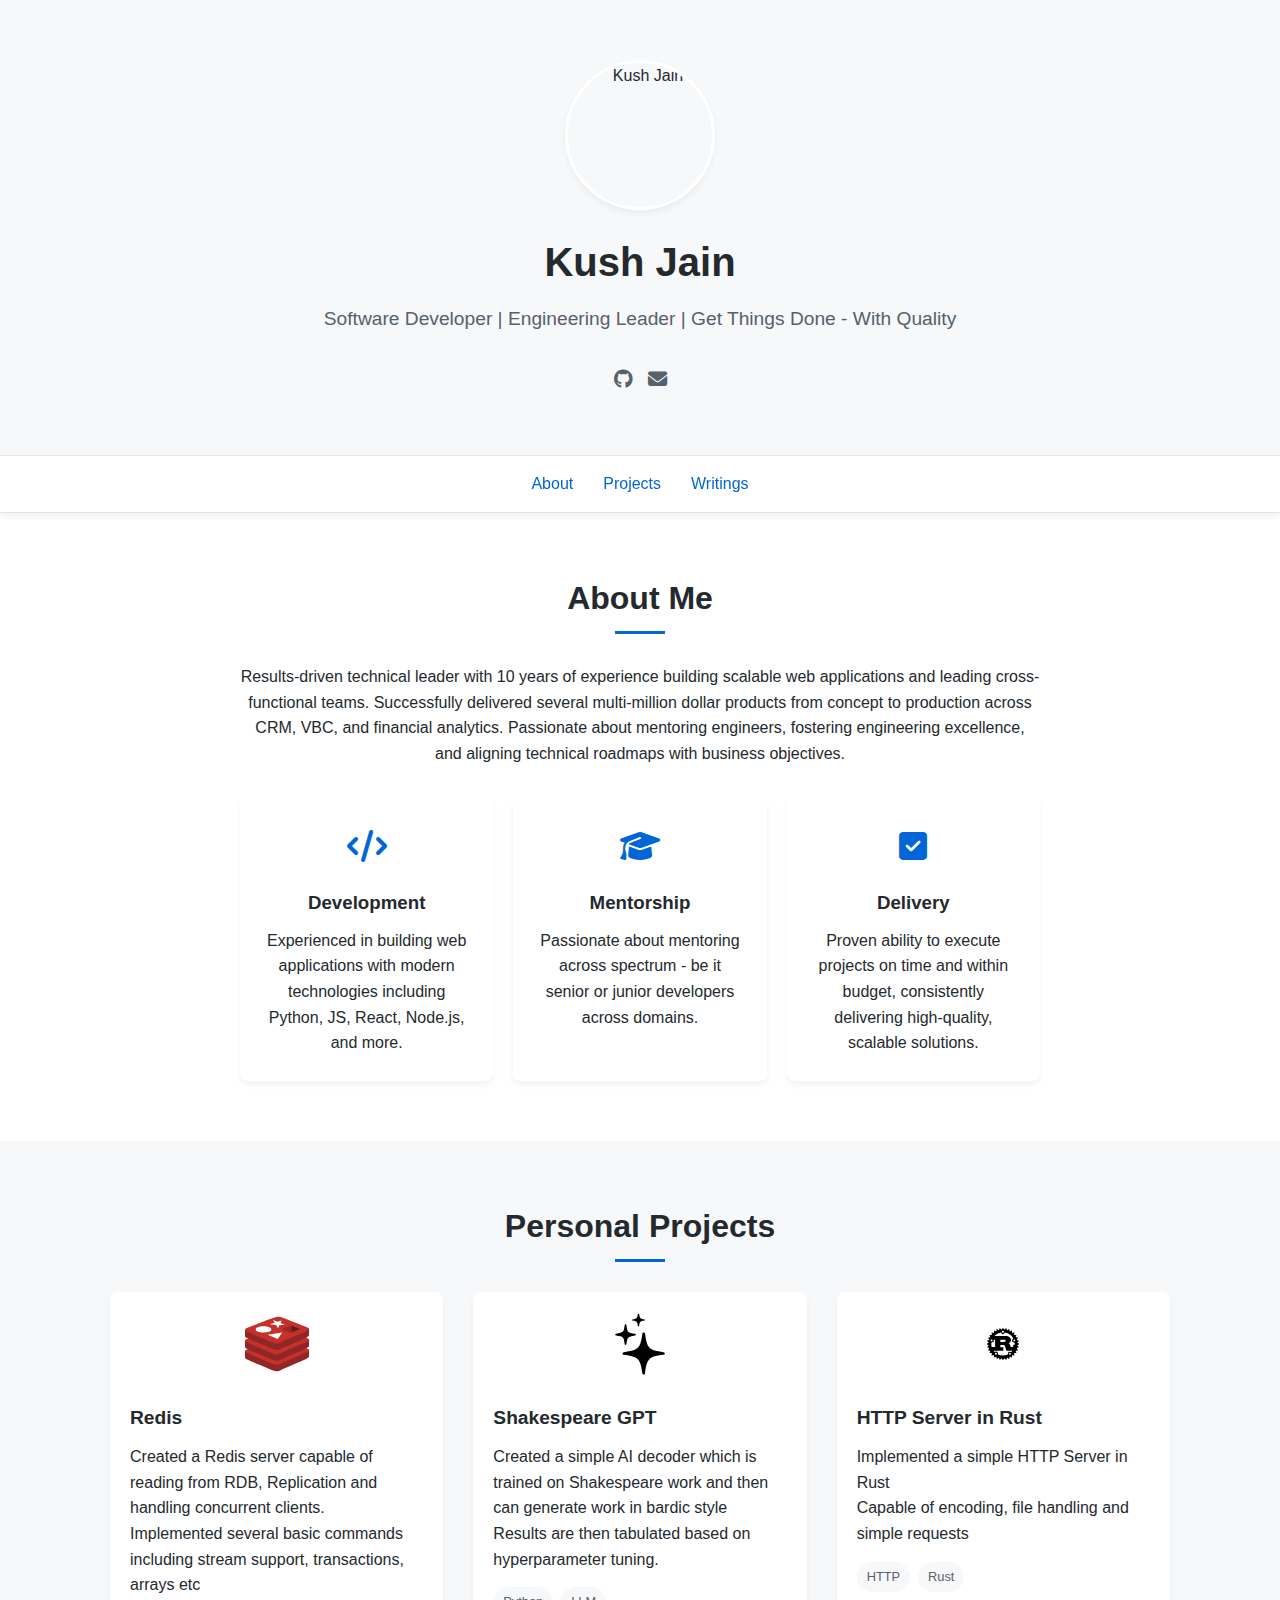
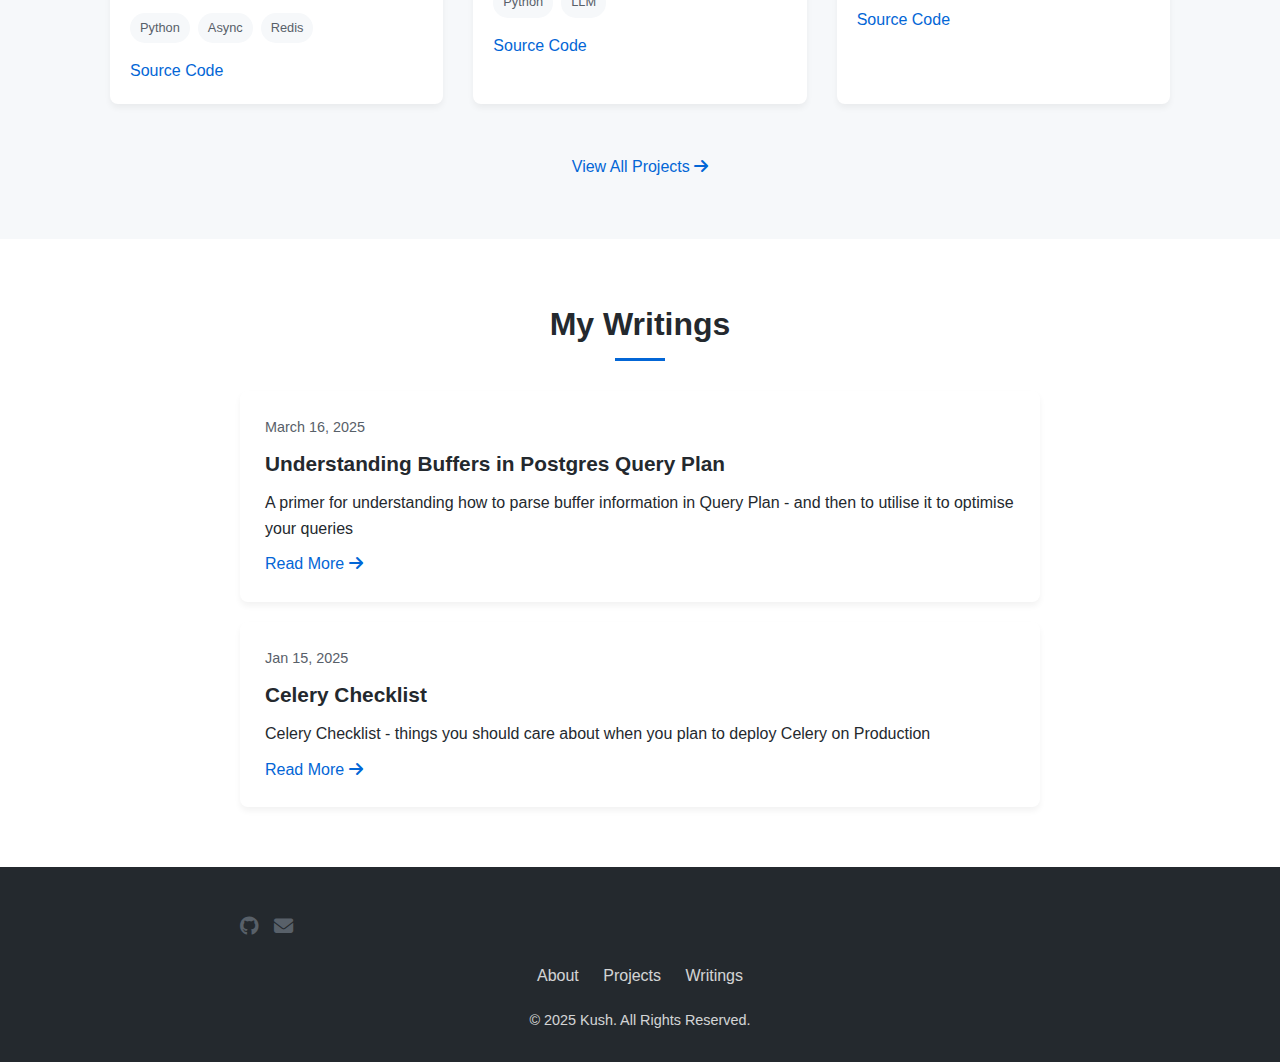
==== commit 7d4b41bd: "Add rest of project details" ====
--- a/index.html
+++ b/index.html
@@ -99,8 +99,7 @@
                             <span class="tech-tag">Redis</span>
                         </div>
                         <div class="project-links">
-                            <a href="#" target="_blank">View Project</a>
-                            <a href="#" target="_blank">Source Code</a>
+                            <a href="https://github.com/kush-jain/redis-python" target="_blank">Source Code</a>
                         </div>
                     </div>
                 </div>
@@ -117,8 +116,7 @@
                             <span class="tech-tag">LLM</span>
                         </div>
                         <div class="project-links">
-                            <a href="#" target="_blank">View Project</a>
-                            <a href="#" target="_blank">Source Code</a>
+                            <a href="https://github.com/kush-jain/gpt-shakespeare" target="_blank">Source Code</a>
                         </div>
                     </div>
                 </div>
@@ -129,20 +127,19 @@
                     <div class="project-content">
                         <h3 class="project-title">HTTP Server in Rust</h3>
                         <p>Implemented a simple HTTP Server in Rust</p>
-                        <p>Worked as gentle introduction to Rust</p>
+                        <p>Capable of encoding, file handling and simple requests</p>
                         <div class="project-tech">
                             <span class="tech-tag">HTTP</span>
                             <span class="tech-tag">Rust</span>
                         </div>
                         <div class="project-links">
-                            <a href="#" target="_blank">View Project</a>
-                            <a href="#" target="_blank">Source Code</a>
+                            <a href="https://github.com/kush-jain/http-server-rust" target="_blank">Source Code</a>
                         </div>
                     </div>
                 </div>
             </div>
             <div style="text-align: center; margin-top: 40px;">
-                <a href="projects.html" class="read-more">View All Projects <i class="fas fa-arrow-right"></i></a>
+                <a href="./projects.html" class="read-more">View All Projects <i class="fas fa-arrow-right"></i></a>
             </div>
         </div>
     </section>
@@ -156,18 +153,18 @@
                     <p class="writing-date">March 16, 2025</p>
                     <h3 class="writing-title">Understanding Buffers in Postgres Query Plan</h3>
                     <p>A primer for understanding how to parse buffer information in Query Plan - and then to utilise it to optimise your queries</p>
-                    <a href="writings/scalable-web-apps.html" class="read-more">Read More <i class="fas fa-arrow-right"></i></a>
+                    <a href="writings/postgres-buffers.html" class="read-more">Read More <i class="fas fa-arrow-right"></i></a>
                 </div>
                 <div class="writing-item">
                     <p class="writing-date">Jan 15, 2025</p>
                     <h3 class="writing-title">Celery Checklist</h3>
                     <p>Celery Checklist - things you should care about when you plan to deploy Celery on Production</p>
-                    <a href="./writings/celery_checklist.html" class="read-more">Read More <i class="fas fa-arrow-right"></i></a>
-                </div>
-            </div>
-            <div style="text-align: center; margin-top: 40px;">
+                    <a href="./writings/celery-checklist.html" class="read-more">Read More <i class="fas fa-arrow-right"></i></a>
+                </div>
+            </div>
+            <!-- <div style="text-align: center; margin-top: 40px;">
                 <a href="writings.html" class="read-more">View All Writings <i class="fas fa-arrow-right"></i></a>
-            </div>
+            </div> -->
         </div>
     </section>
 
--- a/styles.css
+++ b/styles.css
@@ -93,7 +93,7 @@
     transition: color 0.3s ease;
 }
 
-.social-links a:hover {
+social-links a:hover {
     color: var(--primary-color);
 }
 
@@ -383,6 +383,43 @@
 textarea {
     min-height: 150px;
     resize: vertical;
+}
+
+table {
+    width: 100%;
+    border-collapse: collapse;
+    margin: 2rem 0;
+    font-size: 0.95rem;
+    box-shadow: var(--box-shadow);
+    border-radius: 8px;
+    overflow: hidden;
+    border: 1px solid var(--border-color);
+}
+
+thead {
+    background-color: var(--primary-color);
+    color: white;
+}
+
+th {
+    padding: 0.9rem 1.25rem;
+    text-align: left;
+    font-weight: 600;
+    border: 1px solid rgba(255, 255, 255, 0.2);
+}
+
+td {
+    padding: 0.9rem 1.25rem;
+    border-bottom: 1px solid var(--border-color);
+    border: 1px solid var(--border-color);
+}
+
+tbody tr {
+    background-color: white;
+}
+
+tbody tr:nth-child(even) {
+    background-color: var(--light-bg);
 }
 
 button {
@@ -459,6 +496,30 @@
     .container {
         padding: 0 15px;
     }
+
+    table {
+        display: block;
+        overflow-x: auto;
+        white-space: nowrap;
+    }
+
+    .checklist-content h3 {
+        margin-top: 2.5rem;
+        font-size: 1.4rem;
+    }
+
+    .checklist-content h4 {
+        margin-top: 2rem;
+        font-size: 1.2rem;
+    }
+
+    pre {
+        padding: 1rem;
+    }
+
+    th, td {
+        padding: 0.75rem 1rem;
+    }
 }
 
 @media (max-width: 480px) {
@@ -494,6 +555,53 @@
     body {
       background-color: var(--secondary-color);
     }
+
+    table {
+        background-color: var(--secondary-color);
+    }
+
+    tbody tr {
+        background-color: var(--secondary-color);
+    }
+
+    tbody tr:nth-child(even) {
+        background-color: #1c2128;
+    }
+
+    td {
+        border-bottom: 1px solid var(--border-color);
+    }
+
+    pre {
+        background-color: #0d1117;
+        border-color: var(--border-color);
+    }
+
+    p code, li code, td code, th code {
+        background-color: #161b22;
+        color: #e6edf3;
+    }
+
+    pre code {
+        color: #e6edf3;
+    }
+
+    .audience-section {
+        background-color: #161b22;
+        border-left-color: #30363d;
+    }
+
+    .audience-section h3 {
+        border-bottom-color: #30363d;
+    }
+
+    .checklist-content .audience-section {
+        border-left-color: #30363d;
+    }
+
+    .checklist-content .audience-section h3 {
+        border-bottom-color: #30363d;
+    }
   }
 
 /* Checklist Content */
@@ -521,9 +629,9 @@
 
 /* Add more spacing between checklist section headings */
 .checklist-content h3 {
-    margin-top: 50px;
-    margin-bottom: 25px;
-    padding-bottom: 10px;
+    margin-top: 3rem;
+    margin-bottom: 1.5rem;
+    padding-bottom: 0.75rem;
     border-bottom: 1px solid var(--border-color);
     color: var(--secondary-color);
     font-size: 1.5rem;
@@ -536,7 +644,11 @@
 
 /* Improve spacing for the intro text */
 .intro-text {
-    margin-bottom: 40px;
+    background-color: rgba(240, 246, 252, 0.5);
+    padding: 1.5rem;
+    border-radius: 8px;
+    margin-bottom: 2.5rem;
+    border-left: 4px solid var(--primary-color);
 }
 
 /* Add spacing between list items in the checklist for better readability */
@@ -554,3 +666,110 @@
 .resource-links li {
     margin-bottom: 15px;
 }
+
+/* Enhanced Code Block Styling */
+pre {
+    background-color: var(--light-bg);
+    border: 1px solid var(--border-color);
+    border-radius: 6px;
+    padding: 1.25rem;
+    margin: 1.75rem 0;
+    overflow-x: auto;
+    font-family: 'SFMono-Regular', Consolas, 'Liberation Mono', Menlo, monospace;
+    font-size: 0.9rem;
+    line-height: 1.6;
+}
+
+code {
+    font-family: 'SFMono-Regular', Consolas, 'Liberation Mono', Menlo, monospace;
+}
+
+pre code {
+    display: block;
+    color: var(--text-color);
+}
+
+/* Inline code styling */
+p code, li code, td code, th code {
+    background-color: var(--light-bg);
+    padding: 2px 5px;
+    border-radius: 3px;
+    font-size: 0.9em;
+    border: 1px solid var(--border-color);
+}
+
+/* Enhanced Typography and Spacing */
+.checklist-content p {
+    margin-bottom: 1.25rem;
+    line-height: 1.7;
+}
+
+.checklist-content h4 {
+    margin-top: 2.5rem;
+    margin-bottom: 1rem;
+    color: var(--secondary-color);
+    font-size: 1.3rem;
+}
+
+/* Improved List Spacing */
+.checklist-content ul,
+.checklist-content ol {
+    margin-bottom: 1.5rem;
+    padding-left: 2rem;
+}
+
+.checklist-content ul li,
+.checklist-content ol li {
+    margin-bottom: 0.75rem;
+}
+
+.checklist-content ul ul,
+.checklist-content ul ol,
+.checklist-content ol ul,
+.checklist-content ol ol {
+    margin-top: 0.75rem;
+    margin-bottom: 0.75rem;
+}
+
+/* Reading Time and Content Meta */
+.content-meta {
+    display: flex;
+    justify-content: flex-end;
+    margin-bottom: 2rem;
+    color: #586069;
+    font-size: 0.9rem;
+}
+
+.reading-time {
+    display: flex;
+    align-items: center;
+    gap: 6px;
+}
+
+/* Intended Audience Section */
+.audience-section {
+    background-color: transparent;
+    border-left: 2px solid var(--border-color);
+    padding: 1rem 1.5rem;
+    margin: 2.5rem 0;
+    border-radius: 0;
+}
+
+.checklist-content .audience-section h3 {
+    margin-top: 0;
+    margin-bottom: 1rem;
+    padding-bottom: 0.5rem;
+    border-bottom: 1px solid var(--border-color);
+    color: var(--secondary-color);
+    font-size: 1.2rem;
+}
+
+.audience-section ul {
+    margin-bottom: 0.75rem;
+}
+
+.audience-section p:last-child {
+    margin-bottom: 0;
+    font-size: 0.95rem;
+    font-style: italic;
+}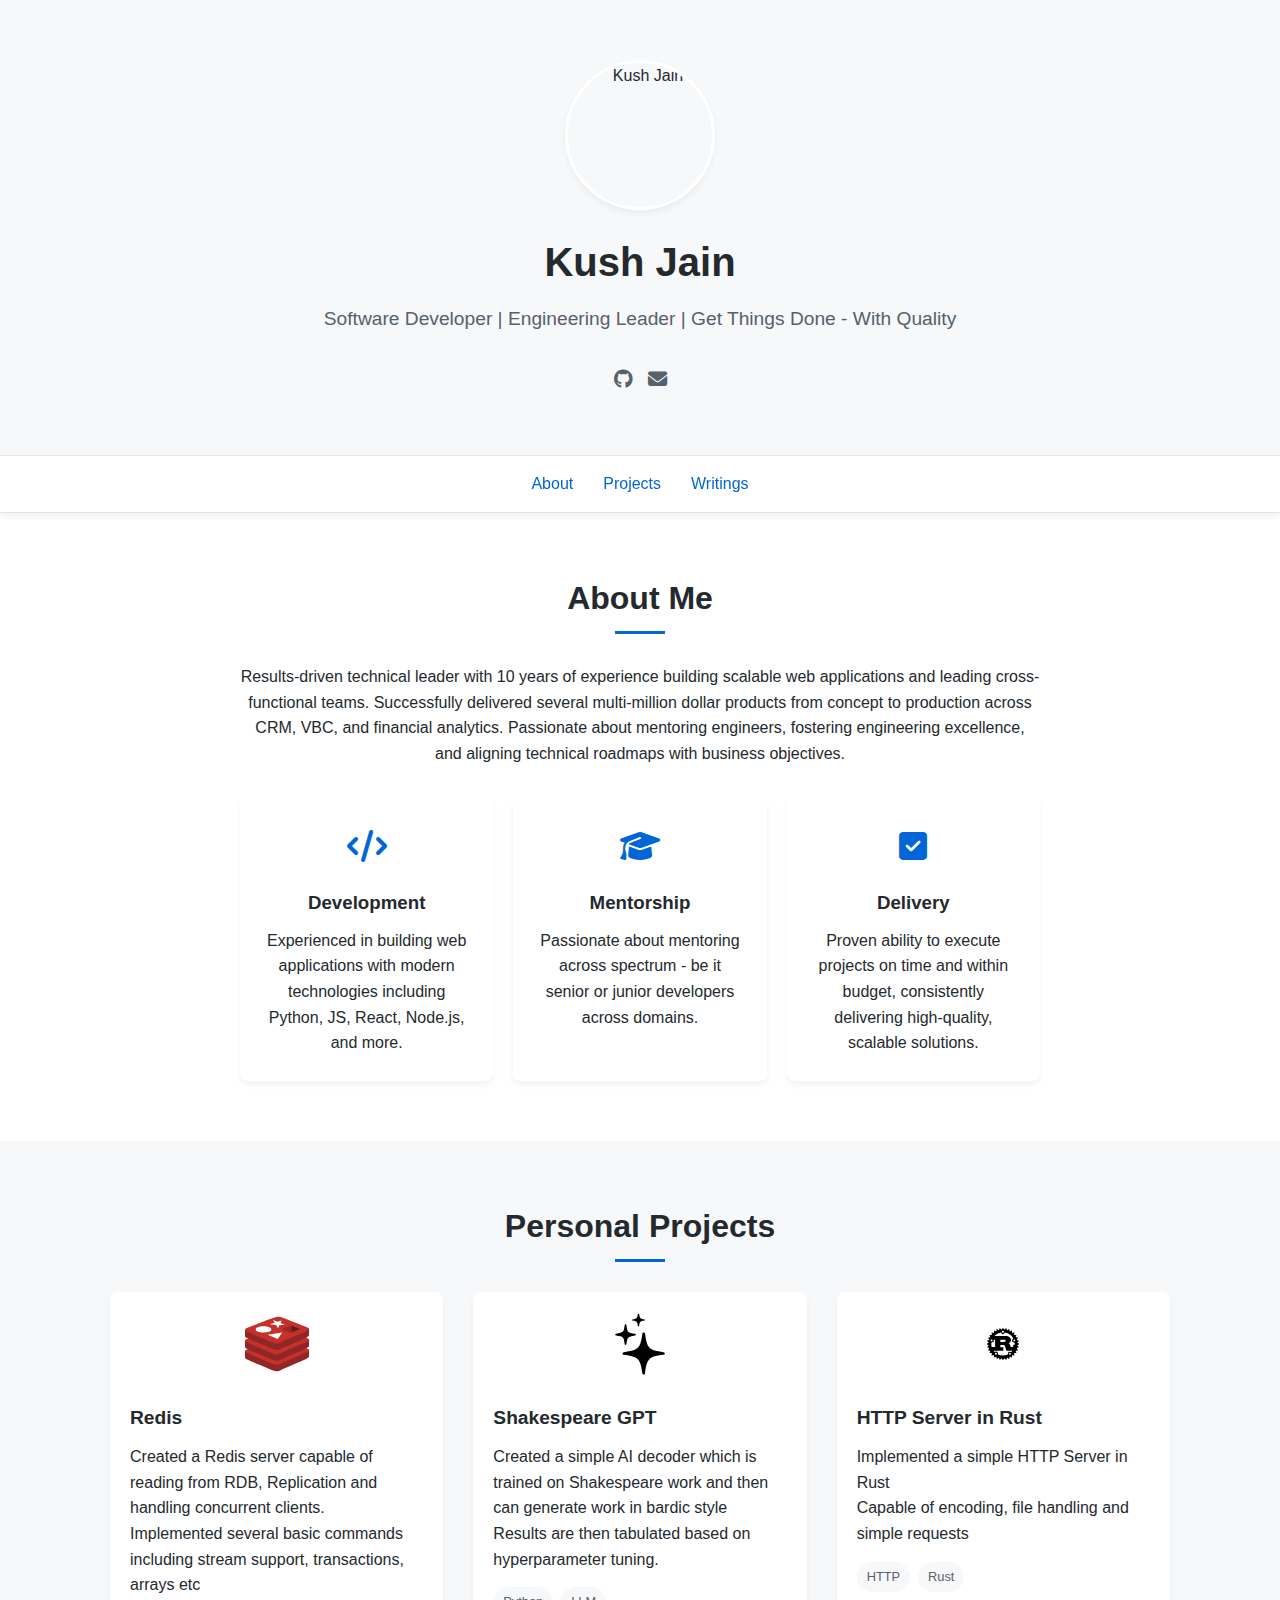
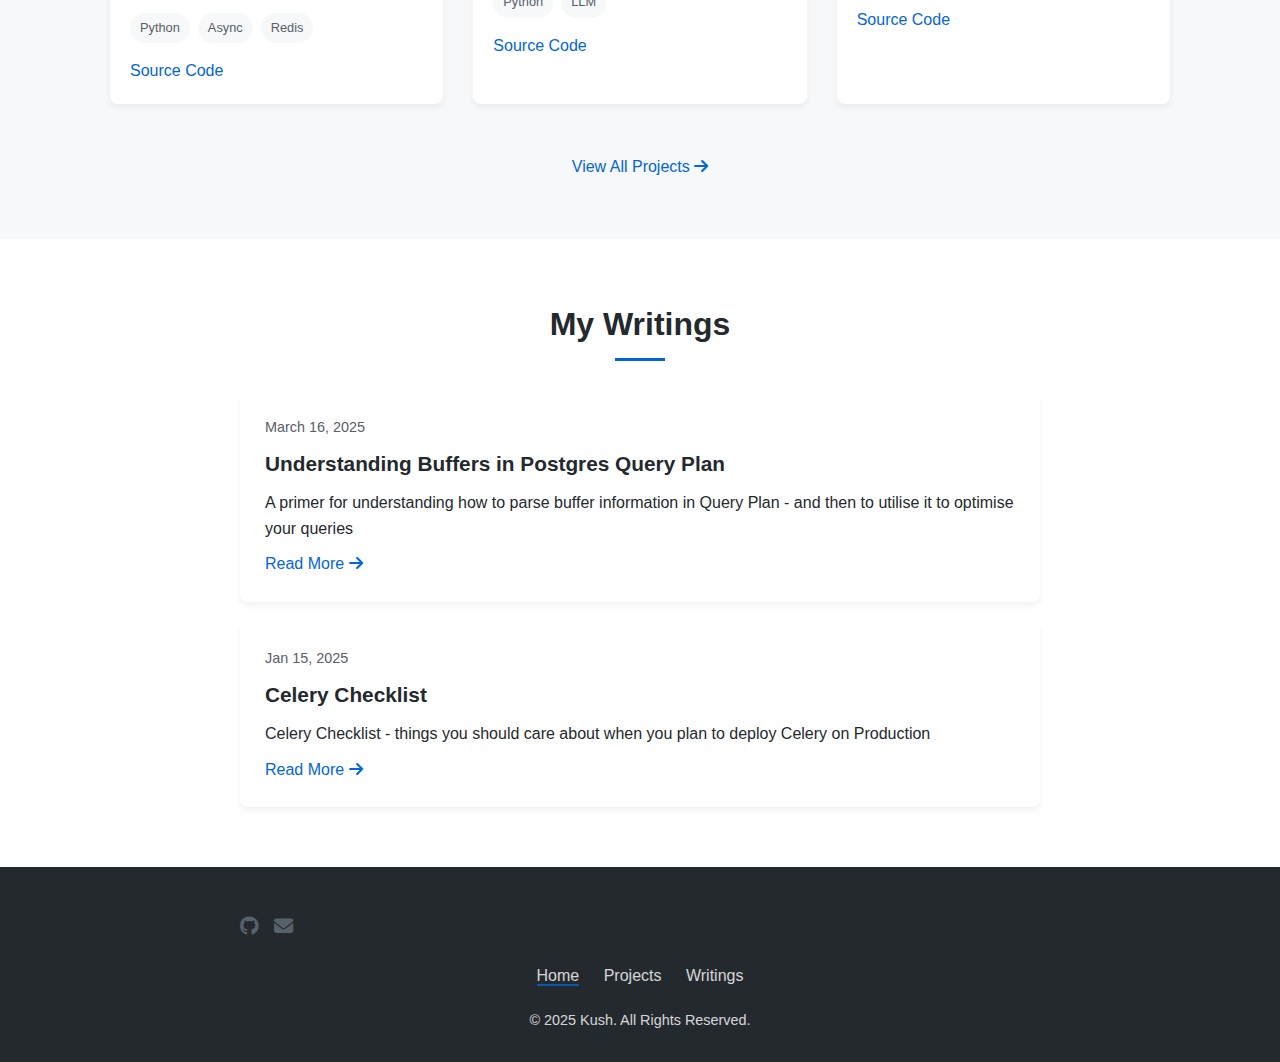
==== commit a4c53f4f: "Fix the linking throughout" ====
--- a/index.html
+++ b/index.html
@@ -181,8 +181,8 @@
                     </a>
                 </div>
                 <div class="footer-links">
-                    <a href="#about">About</a>
-                    <a href="#projects">Projects</a>
+                    <a href="#" class="current-page">Home</a>
+                    <a href="./projects.html">Projects</a>
                     <a href="#writings">Writings</a>
                 </div>
                 <p class="copyright">&copy; 2025 Kush. All Rights Reserved.</p>
--- a/styles.css
+++ b/styles.css
@@ -665,6 +665,19 @@
 
 .resource-links li {
     margin-bottom: 15px;
+}
+
+.current-page {
+    opacity: 0.7;
+    cursor: default;
+    pointer-events: none;
+    position: relative;
+    text-decoration: none;
+    border-bottom: 2px solid var(--primary-color);
+}
+
+.current-page:hover {
+    text-decoration: none;
 }
 
 /* Enhanced Code Block Styling */
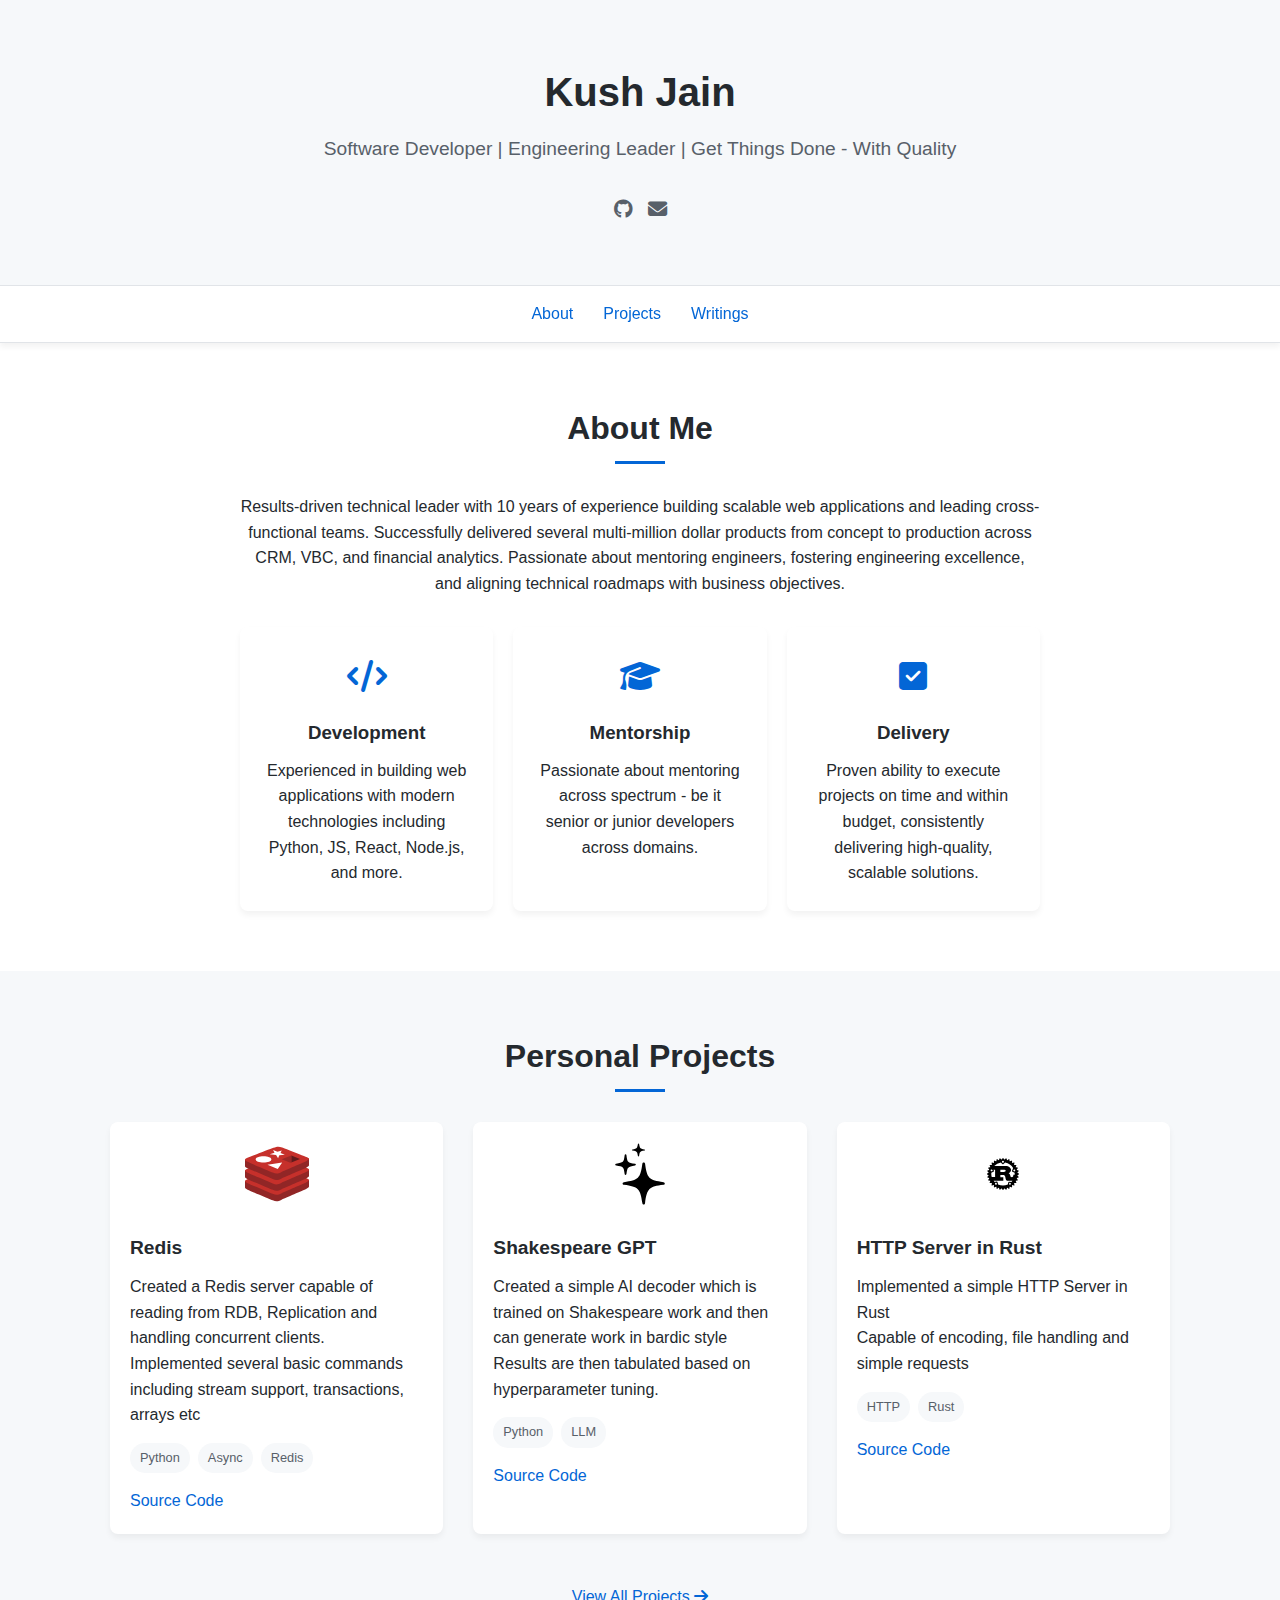
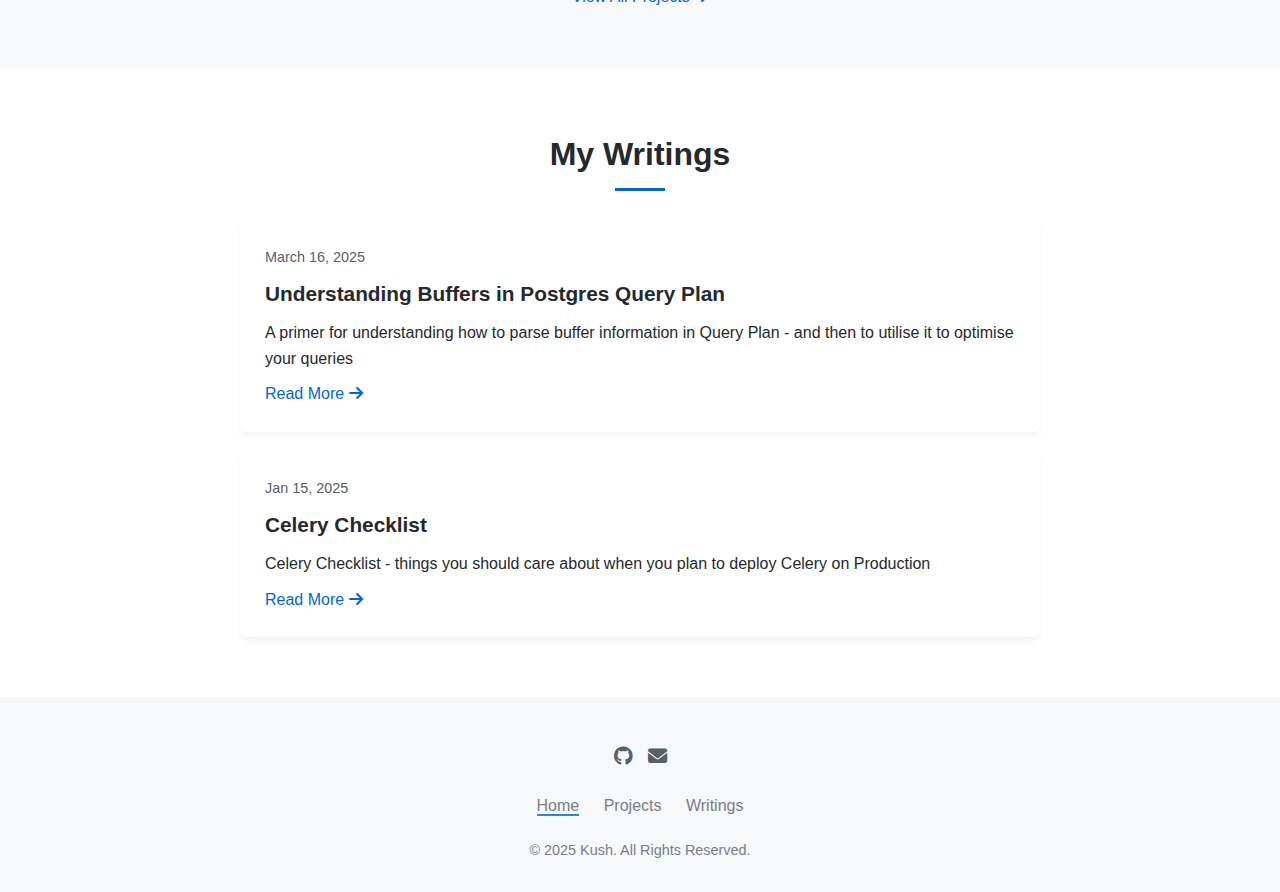
==== commit af8e2b31: "Fix dark mode support" ====
--- a/index.html
+++ b/index.html
@@ -14,7 +14,6 @@
     <header>
         <div class="container">
             <div class="profile-container">
-                <img src="/api/placeholder/150/150" alt="Kush Jain" class="profile-image">
                 <h1 class="profile-name">Kush Jain</h1>
                 <p class="profile-title">Software Developer | Engineering Leader | Get Things Done - With Quality</p>
                 <div class="social-links">
--- a/styles.css
+++ b/styles.css
@@ -2,11 +2,28 @@
 :root {
     --primary-color: #0366d6;
     --secondary-color: #24292e;
+    --background-color: #fff;
     --text-color: #24292e;
     --light-bg: #f6f8fa;
     --border-color: #e1e4e8;
     --hover-color: #0366d6;
     --box-shadow: 0 4px 6px rgba(0, 0, 0, 0.05);
+    --text-secondary: #586069;
+    --primary-hover: #0256b3;
+}
+
+@media (prefers-color-scheme: dark) {
+    :root {
+        --primary-color: #58a6ff;
+        --secondary-color: #c9d1d9;
+        --background-color: #0d1117;
+        --text-color: #c9d1d9;
+        --light-bg: #13171e;
+        --border-color: #30363d;
+        --hover-color: #58a6ff;
+        --box-shadow: 0 4px 6px rgba(0, 0, 0, 0.3);
+        --text-secondary: #8b949e;
+    }
 }
 
 * {
@@ -19,7 +36,7 @@
     font-family: -apple-system, BlinkMacSystemFont, 'Segoe UI', Roboto, Oxygen, Ubuntu, Cantarell, 'Open Sans', 'Helvetica Neue', sans-serif;
     line-height: 1.6;
     color: var(--text-color);
-    background-color: #fff;
+    background-color: var(--background-color);
 }
 
 a {
@@ -64,7 +81,7 @@
     height: 150px;
     border-radius: 50%;
     object-fit: cover;
-    border: 3px solid white;
+    border: 3px solid var(--background-color);
     box-shadow: var(--box-shadow);
     margin-bottom: 20px;
 }
@@ -77,7 +94,7 @@
 
 .profile-title {
     font-size: 1.2rem;
-    color: #586069;
+    color: var(--text-secondary);
     margin-bottom: 15px;
 }
 
@@ -85,10 +102,11 @@
     display: flex;
     gap: 15px;
     margin-top: 15px;
+    justify-content: center;
 }
 
 .social-links a {
-    color: #586069;
+    color: var(--text-secondary);
     font-size: 1.2rem;
     transition: color 0.3s ease;
 }
@@ -99,7 +117,7 @@
 
 /* Navigation */
 nav {
-    background-color: white;
+    background-color: var(--background-color);
     padding: 15px 0;
     border-bottom: 1px solid var(--border-color);
     position: sticky;
@@ -192,7 +210,7 @@
 .key-point {
     flex: 1 1 250px;
     max-width: 300px;
-    background-color: white;
+    background-color: var(--background-color);
     padding: 25px;
     border-radius: 8px;
     box-shadow: var(--box-shadow);
@@ -223,7 +241,7 @@
 }
 
 .project-card {
-    background-color: white;
+    background-color: var(--background-color);
     border-radius: 8px;
     overflow: hidden;
     box-shadow: var(--box-shadow);
@@ -266,7 +284,7 @@
     padding: 5px 10px;
     border-radius: 15px;
     font-size: 0.8rem;
-    color: #586069;
+    color: var(--text-secondary);
 }
 
 .project-links {
@@ -286,7 +304,7 @@
 .interest-item {
     flex: 1 1 200px;
     max-width: 250px;
-    background-color: white;
+    background-color: var(--background-color);
     padding: 20px;
     border-radius: 8px;
     box-shadow: var(--box-shadow);
@@ -314,7 +332,7 @@
 }
 
 .writing-item {
-    background-color: white;
+    background-color: var(--background-color);
     padding: 25px;
     border-radius: 8px;
     box-shadow: var(--box-shadow);
@@ -327,7 +345,7 @@
 
 .writing-date {
     font-size: 0.9rem;
-    color: #586069;
+    color: var(--text-secondary);
     margin-bottom: 8px;
 }
 
@@ -347,7 +365,7 @@
 .contact-form {
     max-width: 600px;
     margin: 0 auto;
-    background-color: white;
+    background-color: var(--background-color);
     padding: 30px;
     border-radius: 8px;
     box-shadow: var(--box-shadow);
@@ -398,7 +416,7 @@
 
 thead {
     background-color: var(--primary-color);
-    color: white;
+    color: var(--text-color);
 }
 
 th {
@@ -415,7 +433,7 @@
 }
 
 tbody tr {
-    background-color: white;
+    background-color: var(--background-color);
 }
 
 tbody tr:nth-child(even) {
@@ -424,7 +442,7 @@
 
 button {
     background-color: var(--primary-color);
-    color: white;
+    color: var(--text-color);
     border: none;
     padding: 12px 25px;
     border-radius: 4px;
@@ -435,15 +453,16 @@
 }
 
 button:hover {
-    background-color: #0256b3;
+    background-color: var(--primary-hover);
 }
 
 /* Footer */
 footer {
-    background-color: var(--secondary-color);
-    color: white;
+    background-color: var(--light-bg);
+    color: var(--text-secondary);
     padding: 30px 0;
     text-align: center;
+    justify-content: center;
 }
 
 .footer-content {
@@ -456,7 +475,7 @@
 }
 
 .footer-links a {
-    color: white;
+    color: var(--text-secondary);
     margin: 0 10px;
     opacity: 0.8;
     transition: opacity 0.3s ease;
@@ -540,76 +559,13 @@
         font-size: 1.6rem;
     }
 }
-
-/* For dark mode support */
-@media (prefers-color-scheme: dark) {
-    :root {
-      --primary-color: #58a6ff;
-      --secondary-color: #161b22;
-      --text-color: #c9d1d9;
-      --light-bg: #0d1117;
-      --border-color: #30363d;
-      --hover-color: #58a6ff;
-    }
-
-    body {
-      background-color: var(--secondary-color);
-    }
-
-    table {
-        background-color: var(--secondary-color);
-    }
-
-    tbody tr {
-        background-color: var(--secondary-color);
-    }
-
-    tbody tr:nth-child(even) {
-        background-color: #1c2128;
-    }
-
-    td {
-        border-bottom: 1px solid var(--border-color);
-    }
-
-    pre {
-        background-color: #0d1117;
-        border-color: var(--border-color);
-    }
-
-    p code, li code, td code, th code {
-        background-color: #161b22;
-        color: #e6edf3;
-    }
-
-    pre code {
-        color: #e6edf3;
-    }
-
-    .audience-section {
-        background-color: #161b22;
-        border-left-color: #30363d;
-    }
-
-    .audience-section h3 {
-        border-bottom-color: #30363d;
-    }
-
-    .checklist-content .audience-section {
-        border-left-color: #30363d;
-    }
-
-    .checklist-content .audience-section h3 {
-        border-bottom-color: #30363d;
-    }
-  }
 
 /* Checklist Content */
 .checklist-content {
     max-width: 800px;
     margin: 0 auto;
     padding: 20px;
-    background-color: white;
+    background-color: var(--background-color);
     border-radius: 8px;
     box-shadow: var(--box-shadow);
 }
@@ -749,7 +705,7 @@
     display: flex;
     justify-content: flex-end;
     margin-bottom: 2rem;
-    color: #586069;
+    color: var(--text-secondary);
     font-size: 0.9rem;
 }
 
